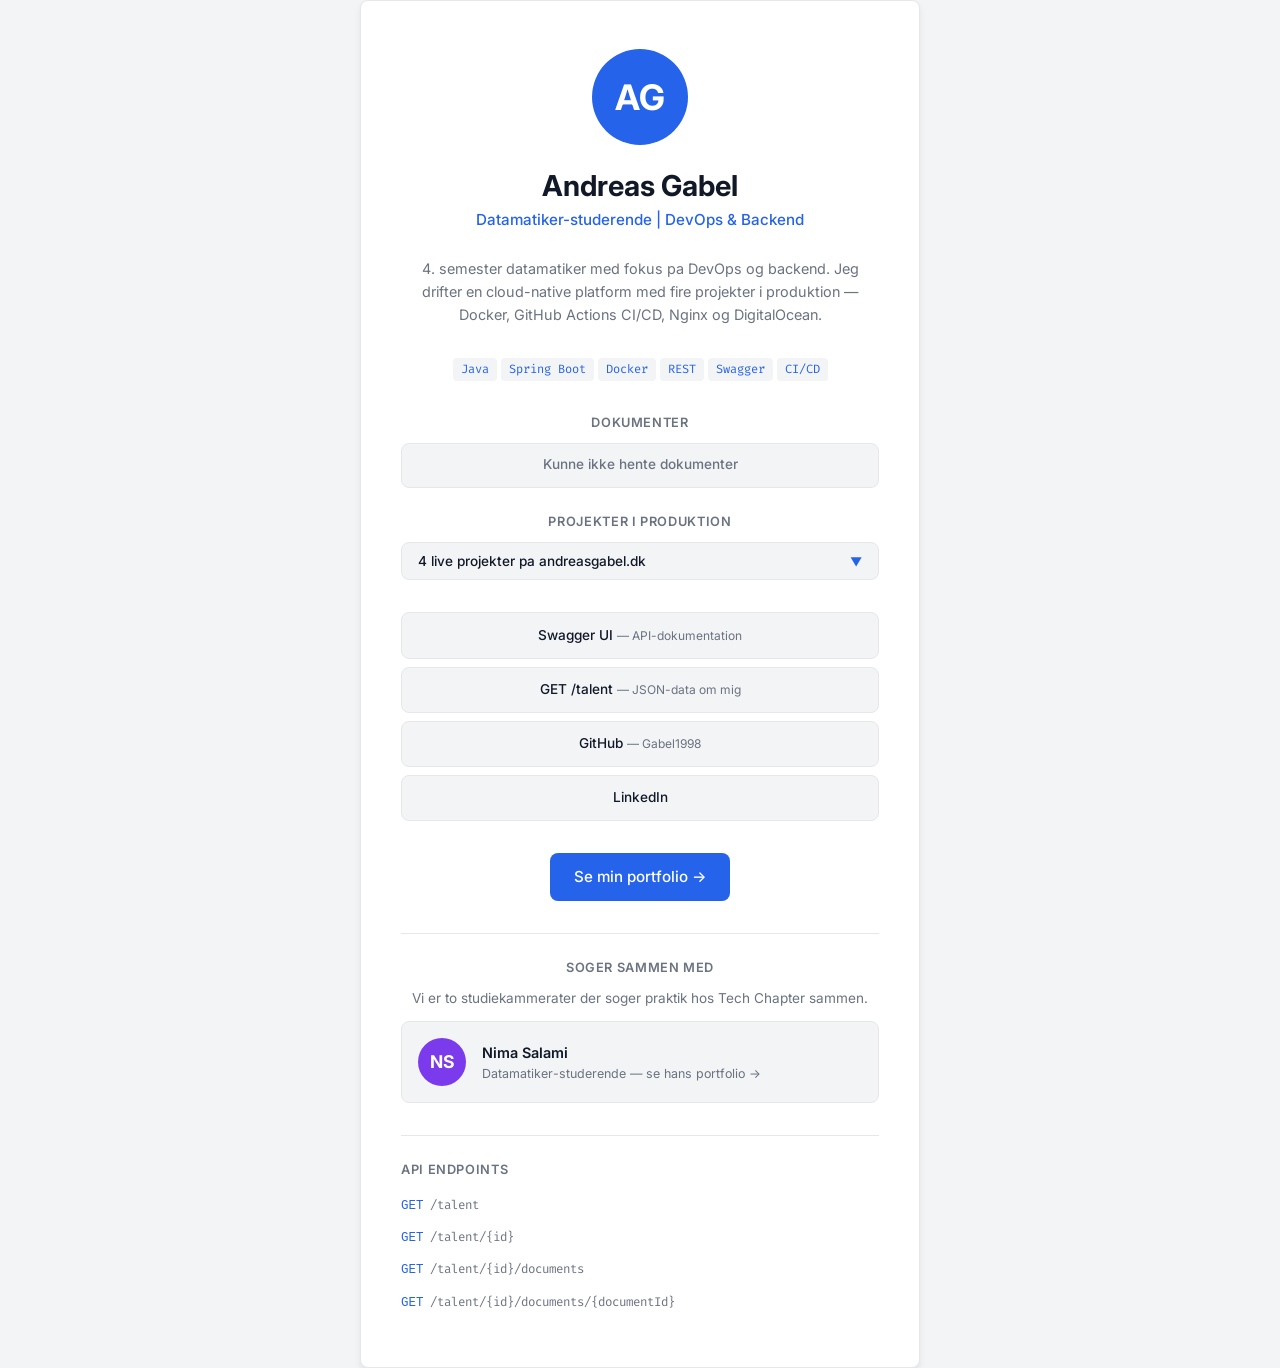
==== src/main/resources/static/index.html @ 36eb90be "Fix exit-intent detection using mouseout with relatedTarget check" ====
<!DOCTYPE html>
<html lang="da">
<head>
    <meta charset="UTF-8">
    <meta name="viewport" content="width=device-width, initial-scale=1.0">
    <meta name="description" content="Andreas Gabel — Talent API. REST API til praktikansogning.">
    <title>Andreas Gabel — Talent API</title>
    <link rel="preconnect" href="https://fonts.googleapis.com">
    <link rel="preconnect" href="https://fonts.gstatic.com" crossorigin>
    <link href="https://fonts.googleapis.com/css2?family=Inter:wght@400;500;600;700&family=Fira+Code:wght@400;500&display=swap" rel="stylesheet">
    <style>
        *, *::before, *::after { margin: 0; padding: 0; box-sizing: border-box; }

        body {
            font-family: 'Inter', system-ui, -apple-system, sans-serif;
            font-size: 1rem;
            line-height: 1.6;
            color: #111827;
            background-color: #F3F4F6;
            min-height: 100vh;
            display: flex;
            align-items: center;
            justify-content: center;
            -webkit-font-smoothing: antialiased;
            -moz-osx-font-smoothing: grayscale;
        }

        .card {
            max-width: 560px;
            width: 90%;
            background: #FFFFFF;
            border: 1px solid #E5E7EB;
            border-radius: 0.5rem;
            padding: 3rem 2.5rem;
            text-align: center;
            box-shadow: 0 4px 6px rgba(0, 0, 0, 0.07);
        }

        .avatar {
            width: 96px;
            height: 96px;
            border-radius: 50%;
            background: #2563EB;
            display: flex;
            align-items: center;
            justify-content: center;
            font-size: 2.2rem;
            font-weight: 700;
            color: #fff;
            margin: 0 auto 1.5rem;
        }

        h1 {
            font-size: 1.8rem;
            font-weight: 700;
            color: #111827;
            margin-bottom: 0.3rem;
            line-height: 1.2;
        }

        .title {
            color: #2563EB;
            font-size: 0.95rem;
            font-weight: 500;
            margin-bottom: 1.5rem;
        }

        .bio {
            color: #6B7280;
            font-size: 0.9rem;
            line-height: 1.6;
            margin-bottom: 2rem;
        }

        .tech-tags {
            display: flex;
            flex-wrap: wrap;
            justify-content: center;
            gap: 0.25rem;
            margin-bottom: 2rem;
        }

        .tech-tag {
            font-family: 'Fira Code', ui-monospace, monospace;
            font-size: 0.75rem;
            padding: 2px 0.5rem;
            background: #F3F4F6;
            border-radius: 0.25rem;
            color: #2563EB;
        }

        /* Section headers */
        .section-label {
            font-size: 0.8rem;
            text-transform: uppercase;
            letter-spacing: 0.05em;
            color: #6B7280;
            font-weight: 600;
            margin-bottom: 0.6rem;
        }

        /* Documents — Motivationsbrev + CV */
        .documents {
            margin-bottom: 1.5rem;
        }

        .doc-list {
            display: flex;
            flex-direction: column;
            gap: 0.4rem;
        }

        .doc-btn {
            display: flex;
            align-items: center;
            justify-content: space-between;
            width: 100%;
            padding: 0.65rem 1rem;
            background: #F3F4F6;
            border: 1px solid #E5E7EB;
            border-radius: 0.5rem;
            color: #111827;
            font-family: inherit;
            font-size: 0.85rem;
            font-weight: 500;
            cursor: pointer;
            transition: border-color 0.2s, box-shadow 0.2s, transform 0.2s;
        }

        .doc-btn:hover {
            border-color: #2563EB;
            box-shadow: 0 4px 6px rgba(0, 0, 0, 0.07);
            transform: translateY(-2px);
        }

        .doc-btn-arrow {
            color: #2563EB;
            font-size: 0.9rem;
        }

        /* Projects accordion */
        .projects {
            margin-bottom: 2rem;
        }

        .projects-toggle {
            display: flex;
            align-items: center;
            justify-content: space-between;
            width: 100%;
            padding: 0.65rem 1rem;
            background: #F3F4F6;
            border: 1px solid #E5E7EB;
            border-radius: 0.5rem;
            color: #111827;
            font-family: inherit;
            font-size: 0.85rem;
            font-weight: 500;
            cursor: pointer;
            transition: border-color 0.2s, box-shadow 0.2s;
        }

        .projects-toggle:hover {
            border-color: #2563EB;
            box-shadow: 0 4px 6px rgba(0, 0, 0, 0.07);
        }

        .projects-toggle.open {
            border-radius: 0.5rem 0.5rem 0 0;
            border-bottom-color: transparent;
        }

        .chevron {
            color: #2563EB;
            font-size: 0.75rem;
            transition: transform 0.2s;
        }

        .projects-toggle.open .chevron {
            transform: rotate(180deg);
        }

        .projects-panel {
            display: none;
            border: 1px solid #E5E7EB;
            border-top: none;
            border-radius: 0 0 0.5rem 0.5rem;
            overflow: hidden;
        }

        .projects-panel.open {
            display: block;
        }

        .project-item {
            display: flex;
            align-items: flex-start;
            gap: 0.75rem;
            padding: 0.75rem 1rem;
            border-bottom: 1px solid #E5E7EB;
            text-align: left;
            text-decoration: none;
            color: inherit;
            transition: background 0.15s;
        }

        .project-item:last-child {
            border-bottom: none;
        }

        .project-item:hover {
            background: #F9FAFB;
        }

        .project-icon {
            width: 32px;
            height: 32px;
            border-radius: 0.25rem;
            display: flex;
            align-items: center;
            justify-content: center;
            font-size: 0.85rem;
            font-weight: 700;
            color: #fff;
            flex-shrink: 0;
            margin-top: 2px;
        }

        .project-details {
            flex: 1;
            min-width: 0;
        }

        .project-name {
            font-weight: 600;
            font-size: 0.85rem;
            color: #111827;
        }

        .project-desc {
            font-size: 0.78rem;
            color: #6B7280;
            line-height: 1.4;
            margin-top: 1px;
        }

        .project-stack {
            display: flex;
            flex-wrap: wrap;
            gap: 0.2rem;
            margin-top: 0.3rem;
        }

        .project-stack-tag {
            font-family: 'Fira Code', ui-monospace, monospace;
            font-size: 0.65rem;
            padding: 1px 0.35rem;
            background: #EEF2FF;
            border-radius: 0.2rem;
            color: #4338CA;
        }

        /* Links */
        .links {
            display: flex;
            flex-direction: column;
            gap: 0.5rem;
            margin-bottom: 2rem;
        }

        .links a {
            display: block;
            padding: 0.7rem 1rem;
            background: #F3F4F6;
            border: 1px solid #E5E7EB;
            border-radius: 0.5rem;
            color: #111827;
            text-decoration: none;
            font-size: 0.85rem;
            font-weight: 500;
            transition: border-color 0.2s, box-shadow 0.2s, transform 0.2s;
        }

        .links a:hover {
            border-color: #2563EB;
            box-shadow: 0 4px 6px rgba(0, 0, 0, 0.07);
            transform: translateY(-2px);
        }

        .links a span {
            color: #6B7280;
            font-size: 0.75rem;
            font-weight: 400;
        }

        .cta {
            display: inline-flex;
            align-items: center;
            gap: 0.5rem;
            padding: 0.75rem 1.5rem;
            background: #2563EB;
            color: #fff;
            text-decoration: none;
            border-radius: 0.5rem;
            font-weight: 500;
            font-size: 0.95rem;
            transition: background-color 0.2s, box-shadow 0.2s;
        }

        .cta:hover {
            background: #1d4ed8;
            box-shadow: 0 4px 6px rgba(0, 0, 0, 0.07);
        }

        /* Partner section */
        .partner {
            margin-top: 2rem;
            padding-top: 1.5rem;
            border-top: 1px solid #E5E7EB;
            text-align: center;
        }

        .partner p {
            color: #6B7280;
            font-size: 0.85rem;
            margin-bottom: 0.8rem;
            line-height: 1.5;
        }

        .partner-card {
            display: flex;
            align-items: center;
            gap: 1rem;
            padding: 1rem;
            background: #F3F4F6;
            border: 1px solid #E5E7EB;
            border-radius: 0.5rem;
            text-decoration: none;
            color: #111827;
            transition: border-color 0.2s, box-shadow 0.2s, transform 0.2s;
        }

        .partner-card:hover {
            border-color: #2563EB;
            box-shadow: 0 4px 6px rgba(0, 0, 0, 0.07);
            transform: translateY(-2px);
        }

        .partner-avatar {
            width: 48px;
            height: 48px;
            border-radius: 50%;
            background: #7C3AED;
            display: flex;
            align-items: center;
            justify-content: center;
            font-size: 1.1rem;
            font-weight: 700;
            color: #fff;
            flex-shrink: 0;
        }

        .partner-info {
            text-align: left;
        }

        .partner-name {
            font-weight: 600;
            font-size: 0.9rem;
        }

        .partner-desc {
            color: #6B7280;
            font-size: 0.78rem;
        }

        /* Endpoints */
        .endpoints {
            margin-top: 2rem;
            padding-top: 1.5rem;
            border-top: 1px solid #E5E7EB;
            text-align: left;
        }

        .endpoint {
            font-family: 'Fira Code', ui-monospace, monospace;
            font-size: 0.78rem;
            color: #6B7280;
            padding: 0.35rem 0;
        }

        .endpoint code {
            color: #2563EB;
            font-weight: 500;
        }

        /* Modal */
        .modal-overlay {
            display: none;
            position: fixed;
            inset: 0;
            background: rgba(0, 0, 0, 0.5);
            z-index: 1000;
            align-items: center;
            justify-content: center;
            padding: 1rem;
        }

        .modal-overlay.open {
            display: flex;
        }

        .modal {
            background: #FFFFFF;
            border-radius: 0.5rem;
            max-width: 640px;
            width: 100%;
            max-height: 80vh;
            display: flex;
            flex-direction: column;
            box-shadow: 0 10px 15px rgba(0, 0, 0, 0.1);
            animation: modalIn 0.2s ease-out;
        }

        @keyframes modalIn {
            from { opacity: 0; transform: translateY(16px) scale(0.97); }
            to { opacity: 1; transform: translateY(0) scale(1); }
        }

        .modal-header {
            display: flex;
            align-items: center;
            justify-content: space-between;
            padding: 1.25rem 1.5rem;
            border-bottom: 1px solid #E5E7EB;
        }

        .modal-header h3 {
            font-size: 1.1rem;
            font-weight: 600;
            color: #111827;
        }

        .modal-close {
            background: none;
            border: none;
            font-size: 1.5rem;
            color: #6B7280;
            cursor: pointer;
            padding: 0.25rem;
            line-height: 1;
            transition: color 0.15s;
        }

        .modal-close:hover {
            color: #111827;
        }

        .modal-body {
            padding: 1.5rem;
            overflow-y: auto;
            color: #374151;
            font-size: 0.9rem;
            line-height: 1.7;
        }

        .modal-body .loading {
            text-align: center;
            color: #6B7280;
            padding: 2rem 0;
        }

        /* Exit intent banner */
        .exit-banner {
            display: none;
            position: fixed;
            top: 0;
            left: 0;
            right: 0;
            background: #2563EB;
            color: #fff;
            padding: 1rem 1.5rem;
            z-index: 2000;
            text-align: center;
            animation: slideDown 0.3s ease-out;
            box-shadow: 0 4px 12px rgba(37, 99, 235, 0.3);
        }

        .exit-banner.show {
            display: block;
        }

        @keyframes slideDown {
            from { transform: translateY(-100%); }
            to { transform: translateY(0); }
        }

        .exit-banner p {
            font-size: 0.95rem;
            font-weight: 500;
            margin-bottom: 0.6rem;
        }

        .exit-banner a {
            display: inline-block;
            padding: 0.5rem 1.25rem;
            background: #fff;
            color: #2563EB;
            border-radius: 0.5rem;
            text-decoration: none;
            font-weight: 600;
            font-size: 0.85rem;
            transition: background 0.15s;
        }

        .exit-banner a:hover {
            background: #EEF2FF;
        }

        .exit-banner-close {
            position: absolute;
            top: 0.5rem;
            right: 0.75rem;
            background: none;
            border: none;
            color: rgba(255, 255, 255, 0.7);
            font-size: 1.3rem;
            cursor: pointer;
            line-height: 1;
        }

        .exit-banner-close:hover {
            color: #fff;
        }

        @media (max-width: 480px) {
            .card { padding: 2rem 1.5rem; }
            h1 { font-size: 1.5rem; }
            .modal { max-height: 90vh; }
        }
    </style>
</head>
<body>
    <div class="card">
        <div class="avatar">AG</div>
        <h1>Andreas Gabel</h1>
        <p class="title">Datamatiker-studerende | DevOps & Backend</p>
        <p class="bio">
            4. semester datamatiker med fokus pa DevOps og backend.
            Jeg drifter en cloud-native platform med fire projekter i produktion
            — Docker, GitHub Actions CI/CD, Nginx og DigitalOcean.
        </p>

        <div class="tech-tags">
            <span class="tech-tag">Java</span>
            <span class="tech-tag">Spring Boot</span>
            <span class="tech-tag">Docker</span>
            <span class="tech-tag">REST</span>
            <span class="tech-tag">Swagger</span>
            <span class="tech-tag">CI/CD</span>
        </div>

        <!-- Motivationsbrev + CV -->
        <div class="documents">
            <h2 class="section-label">Dokumenter</h2>
            <div class="doc-list" id="doc-list">
                <div class="doc-btn" style="justify-content:center;color:#6B7280;cursor:default;">Henter...</div>
            </div>
        </div>

        <!-- Projekter — kompakt accordion -->
        <div class="projects">
            <h2 class="section-label">Projekter i produktion</h2>
            <button class="projects-toggle" id="projects-toggle">
                4 live projekter pa andreasgabel.dk
                <span class="chevron">&#9660;</span>
            </button>
            <div class="projects-panel" id="projects-panel">
                <a href="https://andreasgabel.dk" class="project-item" target="_blank" rel="noopener">
                    <div class="project-icon" style="background:#2563EB;">P</div>
                    <div class="project-details">
                        <div class="project-name">Portfolio-platform</div>
                        <div class="project-desc">Multi-projekt platform med Nginx reverse proxy, CI/CD pipeline-visualisering og infrastruktur-dashboard.</div>
                        <div class="project-stack">
                            <span class="project-stack-tag">Spring Boot</span>
                            <span class="project-stack-tag">Docker</span>
                            <span class="project-stack-tag">Nginx</span>
                            <span class="project-stack-tag">Three.js</span>
                        </div>
                    </div>
                </a>
                <a href="https://andreasgabel.dk/raidfines" class="project-item" target="_blank" rel="noopener">
                    <div class="project-icon" style="background:#DC2626;">R</div>
                    <div class="project-details">
                        <div class="project-name">Raid Fines</div>
                        <div class="project-desc">WoW raid-bodesystem med OAuth2 login via Discord og GitHub.</div>
                        <div class="project-stack">
                            <span class="project-stack-tag">OAuth2</span>
                            <span class="project-stack-tag">JWT</span>
                            <span class="project-stack-tag">MySQL</span>
                        </div>
                    </div>
                </a>
                <a href="https://andreasgabel.dk/webcrawler" class="project-item" target="_blank" rel="noopener">
                    <div class="project-icon" style="background:#059669;">W</div>
                    <div class="project-details">
                        <div class="project-name">Web Crawler</div>
                        <div class="project-desc">Konfigurerbar crawler med D3.js netvaerksvisualisering og AI-indholdsanalyse.</div>
                        <div class="project-stack">
                            <span class="project-stack-tag">Selenium</span>
                            <span class="project-stack-tag">D3.js</span>
                            <span class="project-stack-tag">Groq API</span>
                        </div>
                    </div>
                </a>
                <a href="https://andreasgabel.dk/beskyttelsesrum" class="project-item" target="_blank" rel="noopener">
                    <div class="project-icon" style="background:#D97706;">B</div>
                    <div class="project-details">
                        <div class="project-name">Beskyttelsesrum Danmark</div>
                        <div class="project-desc">Interaktivt kort over danske beskyttelsesrum med kapacitetsrapporter.</div>
                        <div class="project-stack">
                            <span class="project-stack-tag">Leaflet.js</span>
                            <span class="project-stack-tag">JPA</span>
                            <span class="project-stack-tag">H2</span>
                        </div>
                    </div>
                </a>
            </div>
        </div>

        <div class="links">
            <a href="/swagger-ui.html">Swagger UI <span>— API-dokumentation</span></a>
            <a href="/talent">GET /talent <span>— JSON-data om mig</span></a>
            <a href="https://github.com/Gabel1998" target="_blank" rel="noopener">GitHub <span>— Gabel1998</span></a>
            <a href="https://www.linkedin.com/in/andreas-s%C3%B8gaard-gabel-758991133" target="_blank" rel="noopener">LinkedIn</a>
        </div>

        <a href="https://andreasgabel.dk" target="_blank" rel="noopener" class="cta">
            Se min portfolio &rarr;
        </a>

        <div class="partner">
            <h2 class="section-label">Soger sammen med</h2>
            <p>Vi er to studiekammerater der soger praktik hos Tech Chapter sammen.</p>
            <a href="https://nimasalami.dk" class="partner-card" target="_blank" rel="noopener">
                <div class="partner-avatar">NS</div>
                <div class="partner-info">
                    <div class="partner-name">Nima Salami</div>
                    <div class="partner-desc">Datamatiker-studerende — se hans portfolio &rarr;</div>
                </div>
            </a>
        </div>

        <div class="endpoints">
            <h2 class="section-label">API Endpoints</h2>
            <div class="endpoint"><code>GET</code> /talent</div>
            <div class="endpoint"><code>GET</code> /talent/{id}</div>
            <div class="endpoint"><code>GET</code> /talent/{id}/documents</div>
            <div class="endpoint"><code>GET</code> /talent/{id}/documents/{documentId}</div>
        </div>
    </div>

    <!-- Exit intent banner -->
    <div class="exit-banner" id="exit-banner">
        <button class="exit-banner-close" id="exit-banner-close">&times;</button>
        <p>Gar du allerede? Se hvad jeg har bygget!</p>
        <a href="https://andreasgabel.dk" target="_blank" rel="noopener">Besog andreasgabel.dk &rarr;</a>
    </div>

    <!-- Modal -->
    <div class="modal-overlay" id="modal-overlay">
        <div class="modal">
            <div class="modal-header">
                <h3 id="modal-title"></h3>
                <button class="modal-close" id="modal-close">&times;</button>
            </div>
            <div class="modal-body" id="modal-body"></div>
        </div>
    </div>

    <script>
        const overlay = document.getElementById('modal-overlay');
        const modalTitle = document.getElementById('modal-title');
        const modalBody = document.getElementById('modal-body');
        const modalClose = document.getElementById('modal-close');

        let talentId = null;

        // Document IDs that should show in the "Dokumenter" section (not projects)
        const DOC_IDS = ['doc-0001-0000-0000-000000000001', 'doc-0002-0000-0000-000000000002'];

        // Close modal
        modalClose.addEventListener('click', () => overlay.classList.remove('open'));
        overlay.addEventListener('click', (e) => {
            if (e.target === overlay) overlay.classList.remove('open');
        });
        document.addEventListener('keydown', (e) => {
            if (e.key === 'Escape') overlay.classList.remove('open');
        });

        // Projects accordion toggle
        const toggle = document.getElementById('projects-toggle');
        const panel = document.getElementById('projects-panel');
        toggle.addEventListener('click', () => {
            toggle.classList.toggle('open');
            panel.classList.toggle('open');
        });

        // Load only Motivationsbrev + CV as clickable docs
        async function init() {
            try {
                const talents = await fetch('/talent').then(r => r.json());
                if (!talents.length) return;

                talentId = talents[0].id;
                const docs = await fetch(`/talent/${talentId}/documents`).then(r => r.json());

                const list = document.getElementById('doc-list');
                list.innerHTML = '';

                docs.filter(d => DOC_IDS.includes(d.id)).forEach(doc => {
                    const btn = document.createElement('button');
                    btn.className = 'doc-btn';
                    btn.innerHTML = `${doc.name} <span class="doc-btn-arrow">&rarr;</span>`;
                    btn.addEventListener('click', () => openDocument(doc.id, doc.name));
                    list.appendChild(btn);
                });
            } catch {
                document.getElementById('doc-list').innerHTML =
                    '<div class="doc-btn" style="justify-content:center;color:#6B7280;cursor:default;">Kunne ikke hente dokumenter</div>';
            }
        }

        async function openDocument(docId, name) {
            modalTitle.textContent = name;
            modalBody.innerHTML = '<div class="loading">Henter...</div>';
            overlay.classList.add('open');

            try {
                const doc = await fetch(`/talent/${talentId}/documents/${docId}`).then(r => r.json());
                modalBody.textContent = doc.content;
            } catch {
                modalBody.textContent = 'Kunne ikke hente dokumentet.';
            }
        }

        init();

        // Exit intent — triggers when mouse moves toward top of page (desktop)
        let exitShown = false;
        const exitBanner = document.getElementById('exit-banner');
        const exitClose = document.getElementById('exit-banner-close');

        document.addEventListener('mouseout', (e) => {
            if (exitShown) return;
            // Only trigger when mouse actually leaves the document (not moving between elements)
            if (e.relatedTarget === null && e.clientY <= 5) {
                exitShown = true;
                exitBanner.classList.add('show');
            }
        });

        exitClose.addEventListener('click', () => {
            exitBanner.classList.remove('show');
        });
    </script>
</body>
</html>
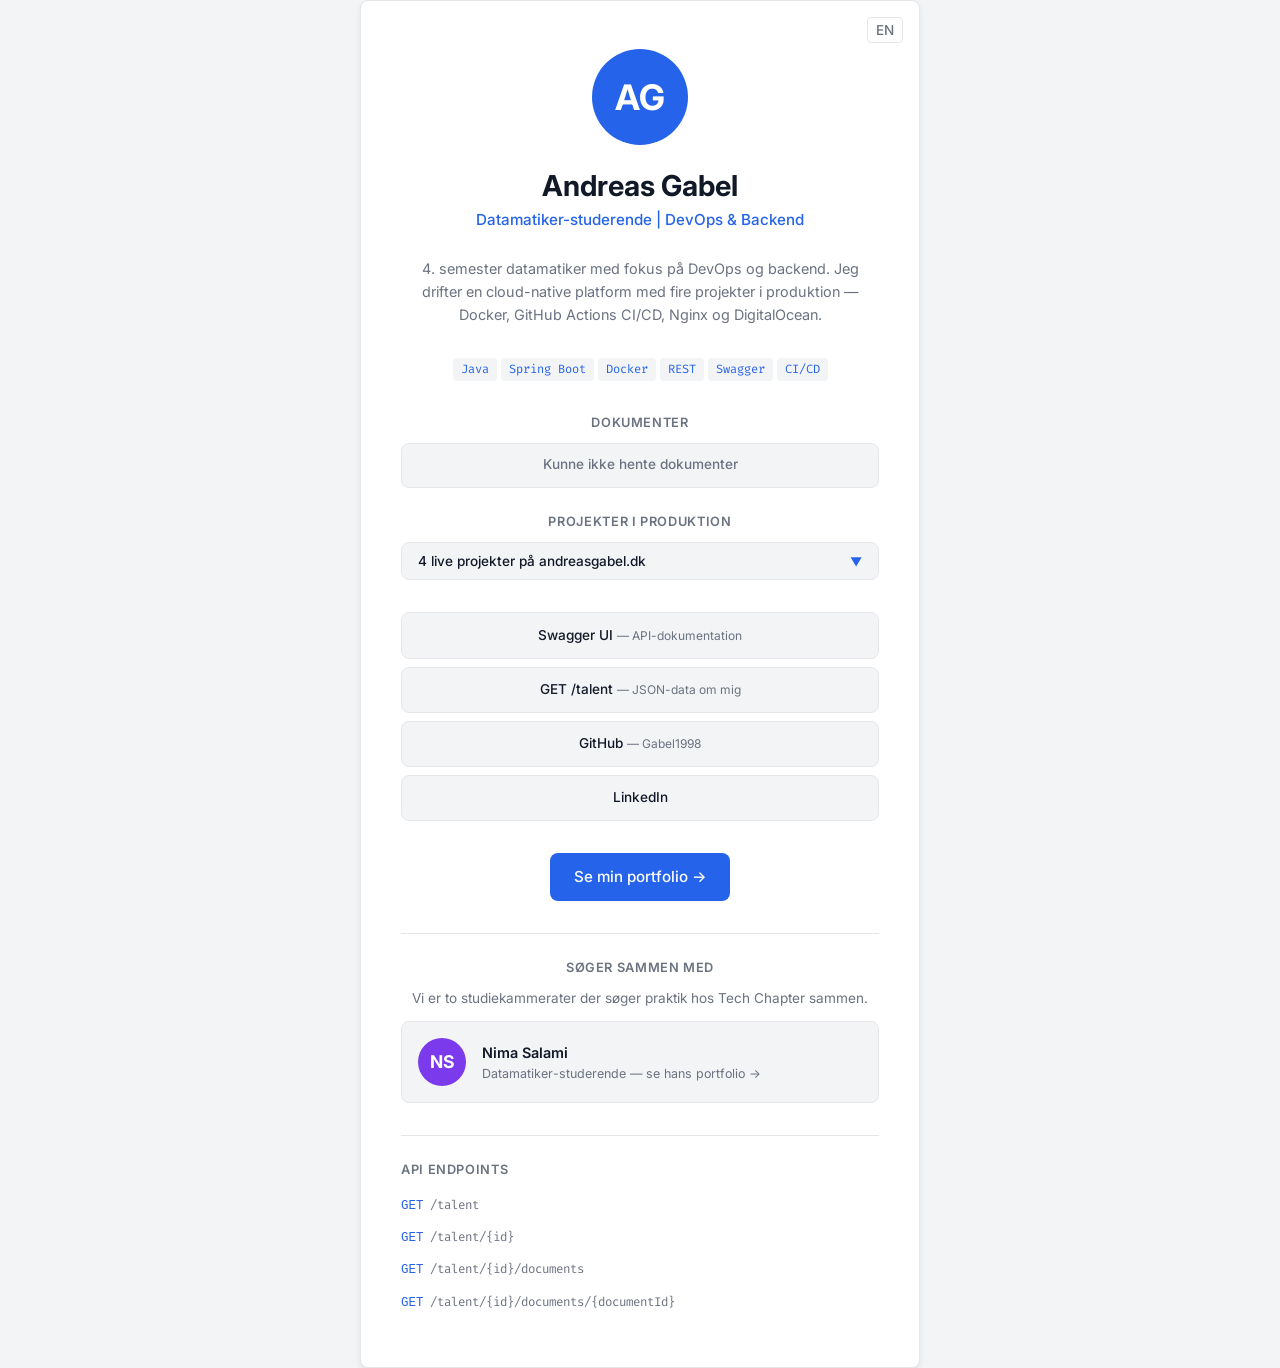
==== commit e8f2bdf3: "Fix all ÆØÅ characters and add DA/EN language toggle - Fixed 22 missing ÆØÅ across index.html, Java " ====
--- a/src/main/resources/static/index.html
+++ b/src/main/resources/static/index.html
@@ -3,7 +3,7 @@
 <head>
     <meta charset="UTF-8">
     <meta name="viewport" content="width=device-width, initial-scale=1.0">
-    <meta name="description" content="Andreas Gabel — Talent API. REST API til praktikansogning.">
+    <meta name="description" content="Andreas Gabel — Talent API. REST API til praktikansøgning.">
     <title>Andreas Gabel — Talent API</title>
     <link rel="preconnect" href="https://fonts.googleapis.com">
     <link rel="preconnect" href="https://fonts.gstatic.com" crossorigin>
@@ -34,6 +34,29 @@
             padding: 3rem 2.5rem;
             text-align: center;
             box-shadow: 0 4px 6px rgba(0, 0, 0, 0.07);
+            position: relative;
+        }
+
+        /* Language toggle */
+        .lang-toggle {
+            position: absolute;
+            top: 1rem;
+            right: 1rem;
+            font-family: inherit;
+            font-size: 0.85rem;
+            font-weight: 500;
+            background: none;
+            border: 1px solid #E5E7EB;
+            border-radius: 0.25rem;
+            padding: 0.25rem 0.5rem;
+            cursor: pointer;
+            color: #6B7280;
+            transition: color 0.2s, border-color 0.2s;
+        }
+
+        .lang-toggle:hover {
+            color: #2563EB;
+            border-color: #2563EB;
         }
 
         .avatar {
@@ -89,7 +112,6 @@
             color: #2563EB;
         }
 
-        /* Section headers */
         .section-label {
             font-size: 0.8rem;
             text-transform: uppercase;
@@ -99,10 +121,7 @@
             margin-bottom: 0.6rem;
         }
 
-        /* Documents — Motivationsbrev + CV */
-        .documents {
-            margin-bottom: 1.5rem;
-        }
+        .documents { margin-bottom: 1.5rem; }
 
         .doc-list {
             display: flex;
@@ -133,15 +152,9 @@
             transform: translateY(-2px);
         }
 
-        .doc-btn-arrow {
-            color: #2563EB;
-            font-size: 0.9rem;
-        }
-
-        /* Projects accordion */
-        .projects {
-            margin-bottom: 2rem;
-        }
+        .doc-btn-arrow { color: #2563EB; font-size: 0.9rem; }
+
+        .projects { margin-bottom: 2rem; }
 
         .projects-toggle {
             display: flex;
@@ -170,15 +183,8 @@
             border-bottom-color: transparent;
         }
 
-        .chevron {
-            color: #2563EB;
-            font-size: 0.75rem;
-            transition: transform 0.2s;
-        }
-
-        .projects-toggle.open .chevron {
-            transform: rotate(180deg);
-        }
+        .chevron { color: #2563EB; font-size: 0.75rem; transition: transform 0.2s; }
+        .projects-toggle.open .chevron { transform: rotate(180deg); }
 
         .projects-panel {
             display: none;
@@ -188,9 +194,7 @@
             overflow: hidden;
         }
 
-        .projects-panel.open {
-            display: block;
-        }
+        .projects-panel.open { display: block; }
 
         .project-item {
             display: flex;
@@ -204,80 +208,33 @@
             transition: background 0.15s;
         }
 
-        .project-item:last-child {
-            border-bottom: none;
-        }
-
-        .project-item:hover {
-            background: #F9FAFB;
-        }
+        .project-item:last-child { border-bottom: none; }
+        .project-item:hover { background: #F9FAFB; }
 
         .project-icon {
-            width: 32px;
-            height: 32px;
-            border-radius: 0.25rem;
-            display: flex;
-            align-items: center;
-            justify-content: center;
-            font-size: 0.85rem;
-            font-weight: 700;
-            color: #fff;
-            flex-shrink: 0;
-            margin-top: 2px;
-        }
-
-        .project-details {
-            flex: 1;
-            min-width: 0;
-        }
-
-        .project-name {
-            font-weight: 600;
-            font-size: 0.85rem;
-            color: #111827;
-        }
-
-        .project-desc {
-            font-size: 0.78rem;
-            color: #6B7280;
-            line-height: 1.4;
-            margin-top: 1px;
-        }
-
-        .project-stack {
-            display: flex;
-            flex-wrap: wrap;
-            gap: 0.2rem;
-            margin-top: 0.3rem;
-        }
-
+            width: 32px; height: 32px; border-radius: 0.25rem;
+            display: flex; align-items: center; justify-content: center;
+            font-size: 0.85rem; font-weight: 700; color: #fff;
+            flex-shrink: 0; margin-top: 2px;
+        }
+
+        .project-details { flex: 1; min-width: 0; }
+        .project-name { font-weight: 600; font-size: 0.85rem; color: #111827; }
+        .project-desc { font-size: 0.78rem; color: #6B7280; line-height: 1.4; margin-top: 1px; }
+
+        .project-stack { display: flex; flex-wrap: wrap; gap: 0.2rem; margin-top: 0.3rem; }
         .project-stack-tag {
             font-family: 'Fira Code', ui-monospace, monospace;
-            font-size: 0.65rem;
-            padding: 1px 0.35rem;
-            background: #EEF2FF;
-            border-radius: 0.2rem;
-            color: #4338CA;
-        }
-
-        /* Links */
-        .links {
-            display: flex;
-            flex-direction: column;
-            gap: 0.5rem;
-            margin-bottom: 2rem;
-        }
+            font-size: 0.65rem; padding: 1px 0.35rem;
+            background: #EEF2FF; border-radius: 0.2rem; color: #4338CA;
+        }
+
+        .links { display: flex; flex-direction: column; gap: 0.5rem; margin-bottom: 2rem; }
 
         .links a {
-            display: block;
-            padding: 0.7rem 1rem;
-            background: #F3F4F6;
-            border: 1px solid #E5E7EB;
-            border-radius: 0.5rem;
-            color: #111827;
-            text-decoration: none;
-            font-size: 0.85rem;
-            font-weight: 500;
+            display: block; padding: 0.7rem 1rem;
+            background: #F3F4F6; border: 1px solid #E5E7EB; border-radius: 0.5rem;
+            color: #111827; text-decoration: none; font-size: 0.85rem; font-weight: 500;
             transition: border-color 0.2s, box-shadow 0.2s, transform 0.2s;
         }
 
@@ -287,56 +244,28 @@
             transform: translateY(-2px);
         }
 
-        .links a span {
-            color: #6B7280;
-            font-size: 0.75rem;
-            font-weight: 400;
-        }
+        .links a span { color: #6B7280; font-size: 0.75rem; font-weight: 400; }
 
         .cta {
-            display: inline-flex;
-            align-items: center;
-            gap: 0.5rem;
-            padding: 0.75rem 1.5rem;
-            background: #2563EB;
-            color: #fff;
-            text-decoration: none;
-            border-radius: 0.5rem;
-            font-weight: 500;
-            font-size: 0.95rem;
+            display: inline-flex; align-items: center; gap: 0.5rem;
+            padding: 0.75rem 1.5rem; background: #2563EB; color: #fff;
+            text-decoration: none; border-radius: 0.5rem; font-weight: 500; font-size: 0.95rem;
             transition: background-color 0.2s, box-shadow 0.2s;
         }
 
-        .cta:hover {
-            background: #1d4ed8;
-            box-shadow: 0 4px 6px rgba(0, 0, 0, 0.07);
-        }
-
-        /* Partner section */
+        .cta:hover { background: #1d4ed8; box-shadow: 0 4px 6px rgba(0, 0, 0, 0.07); }
+
         .partner {
-            margin-top: 2rem;
-            padding-top: 1.5rem;
-            border-top: 1px solid #E5E7EB;
-            text-align: center;
-        }
-
-        .partner p {
-            color: #6B7280;
-            font-size: 0.85rem;
-            margin-bottom: 0.8rem;
-            line-height: 1.5;
-        }
+            margin-top: 2rem; padding-top: 1.5rem;
+            border-top: 1px solid #E5E7EB; text-align: center;
+        }
+
+        .partner p { color: #6B7280; font-size: 0.85rem; margin-bottom: 0.8rem; line-height: 1.5; }
 
         .partner-card {
-            display: flex;
-            align-items: center;
-            gap: 1rem;
-            padding: 1rem;
-            background: #F3F4F6;
-            border: 1px solid #E5E7EB;
-            border-radius: 0.5rem;
-            text-decoration: none;
-            color: #111827;
+            display: flex; align-items: center; gap: 1rem; padding: 1rem;
+            background: #F3F4F6; border: 1px solid #E5E7EB; border-radius: 0.5rem;
+            text-decoration: none; color: #111827;
             transition: border-color 0.2s, box-shadow 0.2s, transform 0.2s;
         }
 
@@ -347,77 +276,39 @@
         }
 
         .partner-avatar {
-            width: 48px;
-            height: 48px;
-            border-radius: 50%;
-            background: #7C3AED;
-            display: flex;
-            align-items: center;
-            justify-content: center;
-            font-size: 1.1rem;
-            font-weight: 700;
-            color: #fff;
-            flex-shrink: 0;
-        }
-
-        .partner-info {
-            text-align: left;
-        }
-
-        .partner-name {
-            font-weight: 600;
-            font-size: 0.9rem;
-        }
-
-        .partner-desc {
-            color: #6B7280;
-            font-size: 0.78rem;
-        }
-
-        /* Endpoints */
+            width: 48px; height: 48px; border-radius: 50%; background: #7C3AED;
+            display: flex; align-items: center; justify-content: center;
+            font-size: 1.1rem; font-weight: 700; color: #fff; flex-shrink: 0;
+        }
+
+        .partner-info { text-align: left; }
+        .partner-name { font-weight: 600; font-size: 0.9rem; }
+        .partner-desc { color: #6B7280; font-size: 0.78rem; }
+
         .endpoints {
-            margin-top: 2rem;
-            padding-top: 1.5rem;
-            border-top: 1px solid #E5E7EB;
-            text-align: left;
+            margin-top: 2rem; padding-top: 1.5rem;
+            border-top: 1px solid #E5E7EB; text-align: left;
         }
 
         .endpoint {
             font-family: 'Fira Code', ui-monospace, monospace;
-            font-size: 0.78rem;
-            color: #6B7280;
-            padding: 0.35rem 0;
-        }
-
-        .endpoint code {
-            color: #2563EB;
-            font-weight: 500;
-        }
-
-        /* Modal */
+            font-size: 0.78rem; color: #6B7280; padding: 0.35rem 0;
+        }
+
+        .endpoint code { color: #2563EB; font-weight: 500; }
+
         .modal-overlay {
-            display: none;
-            position: fixed;
-            inset: 0;
-            background: rgba(0, 0, 0, 0.5);
-            z-index: 1000;
-            align-items: center;
-            justify-content: center;
-            padding: 1rem;
-        }
-
-        .modal-overlay.open {
-            display: flex;
-        }
+            display: none; position: fixed; inset: 0;
+            background: rgba(0, 0, 0, 0.5); z-index: 1000;
+            align-items: center; justify-content: center; padding: 1rem;
+        }
+
+        .modal-overlay.open { display: flex; }
 
         .modal {
-            background: #FFFFFF;
-            border-radius: 0.5rem;
-            max-width: 640px;
-            width: 100%;
-            max-height: 80vh;
-            display: flex;
-            flex-direction: column;
+            background: #FFFFFF; border-radius: 0.5rem;
+            max-width: 640px; width: 100%; max-height: 80vh;
+            display: flex; flex-direction: column;
             box-shadow: 0 10px 15px rgba(0, 0, 0, 0.1);
             animation: modalIn 0.2s ease-out;
         }
@@ -428,110 +319,59 @@
         }
 
         .modal-header {
-            display: flex;
-            align-items: center;
-            justify-content: space-between;
-            padding: 1.25rem 1.5rem;
-            border-bottom: 1px solid #E5E7EB;
-        }
-
-        .modal-header h3 {
-            font-size: 1.1rem;
-            font-weight: 600;
-            color: #111827;
-        }
+            display: flex; align-items: center; justify-content: space-between;
+            padding: 1.25rem 1.5rem; border-bottom: 1px solid #E5E7EB;
+        }
+
+        .modal-header h3 { font-size: 1.1rem; font-weight: 600; color: #111827; }
 
         .modal-close {
-            background: none;
-            border: none;
-            font-size: 1.5rem;
-            color: #6B7280;
-            cursor: pointer;
-            padding: 0.25rem;
-            line-height: 1;
-            transition: color 0.15s;
-        }
-
-        .modal-close:hover {
-            color: #111827;
-        }
+            background: none; border: none; font-size: 1.5rem; color: #6B7280;
+            cursor: pointer; padding: 0.25rem; line-height: 1; transition: color 0.15s;
+        }
+
+        .modal-close:hover { color: #111827; }
 
         .modal-body {
-            padding: 1.5rem;
-            overflow-y: auto;
-            color: #374151;
-            font-size: 0.9rem;
-            line-height: 1.7;
-        }
-
-        .modal-body .loading {
-            text-align: center;
-            color: #6B7280;
-            padding: 2rem 0;
-        }
-
-        /* Exit intent banner */
+            padding: 1.5rem; overflow-y: auto; color: #374151;
+            font-size: 0.9rem; line-height: 1.7;
+        }
+
+        .modal-body .loading { text-align: center; color: #6B7280; padding: 2rem 0; }
+
         .exit-banner {
-            display: none;
-            position: fixed;
-            top: 0;
-            left: 0;
-            right: 0;
-            background: #2563EB;
-            color: #fff;
-            padding: 1rem 1.5rem;
-            z-index: 2000;
-            text-align: center;
+            display: none; position: fixed; top: 0; left: 0; right: 0;
+            background: #2563EB; color: #fff; padding: 1rem 1.5rem;
+            z-index: 2000; text-align: center;
             animation: slideDown 0.3s ease-out;
             box-shadow: 0 4px 12px rgba(37, 99, 235, 0.3);
         }
 
-        .exit-banner.show {
-            display: block;
-        }
+        .exit-banner.show { display: block; }
 
         @keyframes slideDown {
             from { transform: translateY(-100%); }
             to { transform: translateY(0); }
         }
 
-        .exit-banner p {
-            font-size: 0.95rem;
-            font-weight: 500;
-            margin-bottom: 0.6rem;
-        }
+        .exit-banner p { font-size: 0.95rem; font-weight: 500; margin-bottom: 0.6rem; }
 
         .exit-banner a {
-            display: inline-block;
-            padding: 0.5rem 1.25rem;
-            background: #fff;
-            color: #2563EB;
-            border-radius: 0.5rem;
-            text-decoration: none;
-            font-weight: 600;
-            font-size: 0.85rem;
+            display: inline-block; padding: 0.5rem 1.25rem;
+            background: #fff; color: #2563EB; border-radius: 0.5rem;
+            text-decoration: none; font-weight: 600; font-size: 0.85rem;
             transition: background 0.15s;
         }
 
-        .exit-banner a:hover {
-            background: #EEF2FF;
-        }
+        .exit-banner a:hover { background: #EEF2FF; }
 
         .exit-banner-close {
-            position: absolute;
-            top: 0.5rem;
-            right: 0.75rem;
-            background: none;
-            border: none;
-            color: rgba(255, 255, 255, 0.7);
-            font-size: 1.3rem;
-            cursor: pointer;
-            line-height: 1;
-        }
-
-        .exit-banner-close:hover {
-            color: #fff;
-        }
+            position: absolute; top: 0.5rem; right: 0.75rem;
+            background: none; border: none; color: rgba(255, 255, 255, 0.7);
+            font-size: 1.3rem; cursor: pointer; line-height: 1;
+        }
+
+        .exit-banner-close:hover { color: #fff; }
 
         @media (max-width: 480px) {
             .card { padding: 2rem 1.5rem; }
@@ -542,11 +382,13 @@
 </head>
 <body>
     <div class="card">
+        <button class="lang-toggle" id="lang-toggle">EN</button>
+
         <div class="avatar">AG</div>
         <h1>Andreas Gabel</h1>
-        <p class="title">Datamatiker-studerende | DevOps & Backend</p>
-        <p class="bio">
-            4. semester datamatiker med fokus pa DevOps og backend.
+        <p class="title" data-i18n="title">Datamatiker-studerende | DevOps & Backend</p>
+        <p class="bio" data-i18n="bio">
+            4. semester datamatiker med fokus på DevOps og backend.
             Jeg drifter en cloud-native platform med fire projekter i produktion
             — Docker, GitHub Actions CI/CD, Nginx og DigitalOcean.
         </p>
@@ -560,19 +402,17 @@
             <span class="tech-tag">CI/CD</span>
         </div>
 
-        <!-- Motivationsbrev + CV -->
         <div class="documents">
-            <h2 class="section-label">Dokumenter</h2>
+            <h2 class="section-label" data-i18n="docs_label">Dokumenter</h2>
             <div class="doc-list" id="doc-list">
-                <div class="doc-btn" style="justify-content:center;color:#6B7280;cursor:default;">Henter...</div>
+                <div class="doc-btn" style="justify-content:center;color:#6B7280;cursor:default;" data-i18n="loading">Henter...</div>
             </div>
         </div>
 
-        <!-- Projekter — kompakt accordion -->
         <div class="projects">
-            <h2 class="section-label">Projekter i produktion</h2>
+            <h2 class="section-label" data-i18n="projects_label">Projekter i produktion</h2>
             <button class="projects-toggle" id="projects-toggle">
-                4 live projekter pa andreasgabel.dk
+                <span data-i18n="projects_toggle">4 live projekter på andreasgabel.dk</span>
                 <span class="chevron">&#9660;</span>
             </button>
             <div class="projects-panel" id="projects-panel">
@@ -580,7 +420,7 @@
                     <div class="project-icon" style="background:#2563EB;">P</div>
                     <div class="project-details">
                         <div class="project-name">Portfolio-platform</div>
-                        <div class="project-desc">Multi-projekt platform med Nginx reverse proxy, CI/CD pipeline-visualisering og infrastruktur-dashboard.</div>
+                        <div class="project-desc" data-i18n="project_portfolio">Multi-projekt platform med Nginx reverse proxy, CI/CD pipeline-visualisering og infrastruktur-dashboard.</div>
                         <div class="project-stack">
                             <span class="project-stack-tag">Spring Boot</span>
                             <span class="project-stack-tag">Docker</span>
@@ -593,7 +433,7 @@
                     <div class="project-icon" style="background:#DC2626;">R</div>
                     <div class="project-details">
                         <div class="project-name">Raid Fines</div>
-                        <div class="project-desc">WoW raid-bodesystem med OAuth2 login via Discord og GitHub.</div>
+                        <div class="project-desc" data-i18n="project_raidfines">WoW raid-bødesystem med OAuth2 login via Discord og GitHub.</div>
                         <div class="project-stack">
                             <span class="project-stack-tag">OAuth2</span>
                             <span class="project-stack-tag">JWT</span>
@@ -605,7 +445,7 @@
                     <div class="project-icon" style="background:#059669;">W</div>
                     <div class="project-details">
                         <div class="project-name">Web Crawler</div>
-                        <div class="project-desc">Konfigurerbar crawler med D3.js netvaerksvisualisering og AI-indholdsanalyse.</div>
+                        <div class="project-desc" data-i18n="project_webcrawler">Konfigurerbar crawler med D3.js netværksvisualisering og AI-indholdsanalyse.</div>
                         <div class="project-stack">
                             <span class="project-stack-tag">Selenium</span>
                             <span class="project-stack-tag">D3.js</span>
@@ -617,7 +457,7 @@
                     <div class="project-icon" style="background:#D97706;">B</div>
                     <div class="project-details">
                         <div class="project-name">Beskyttelsesrum Danmark</div>
-                        <div class="project-desc">Interaktivt kort over danske beskyttelsesrum med kapacitetsrapporter.</div>
+                        <div class="project-desc" data-i18n="project_beskyttelsesrum">Interaktivt kort over danske beskyttelsesrum med kapacitetsrapporter.</div>
                         <div class="project-stack">
                             <span class="project-stack-tag">Leaflet.js</span>
                             <span class="project-stack-tag">JPA</span>
@@ -629,24 +469,24 @@
         </div>
 
         <div class="links">
-            <a href="/swagger-ui.html">Swagger UI <span>— API-dokumentation</span></a>
-            <a href="/talent">GET /talent <span>— JSON-data om mig</span></a>
+            <a href="/swagger-ui.html">Swagger UI <span data-i18n="link_swagger">— API-dokumentation</span></a>
+            <a href="/talent">GET /talent <span data-i18n="link_talent">— JSON-data om mig</span></a>
             <a href="https://github.com/Gabel1998" target="_blank" rel="noopener">GitHub <span>— Gabel1998</span></a>
             <a href="https://www.linkedin.com/in/andreas-s%C3%B8gaard-gabel-758991133" target="_blank" rel="noopener">LinkedIn</a>
         </div>
 
-        <a href="https://andreasgabel.dk" target="_blank" rel="noopener" class="cta">
+        <a href="https://andreasgabel.dk" target="_blank" rel="noopener" class="cta" data-i18n="cta">
             Se min portfolio &rarr;
         </a>
 
         <div class="partner">
-            <h2 class="section-label">Soger sammen med</h2>
-            <p>Vi er to studiekammerater der soger praktik hos Tech Chapter sammen.</p>
+            <h2 class="section-label" data-i18n="partner_label">Søger sammen med</h2>
+            <p data-i18n="partner_desc">Vi er to studiekammerater der søger praktik hos Tech Chapter sammen.</p>
             <a href="https://nimasalami.dk" class="partner-card" target="_blank" rel="noopener">
                 <div class="partner-avatar">NS</div>
                 <div class="partner-info">
                     <div class="partner-name">Nima Salami</div>
-                    <div class="partner-desc">Datamatiker-studerende — se hans portfolio &rarr;</div>
+                    <div class="partner-desc" data-i18n="partner_nima">Datamatiker-studerende — se hans portfolio &rarr;</div>
                 </div>
             </a>
         </div>
@@ -663,8 +503,8 @@
     <!-- Exit intent banner -->
     <div class="exit-banner" id="exit-banner">
         <button class="exit-banner-close" id="exit-banner-close">&times;</button>
-        <p>Gar du allerede? Se hvad jeg har bygget!</p>
-        <a href="https://andreasgabel.dk" target="_blank" rel="noopener">Besog andreasgabel.dk &rarr;</a>
+        <p data-i18n="exit_text">Går du allerede? Se hvad jeg har bygget!</p>
+        <a href="https://andreasgabel.dk" target="_blank" rel="noopener" data-i18n="exit_cta">Besøg andreasgabel.dk &rarr;</a>
     </div>
 
     <!-- Modal -->
@@ -679,6 +519,75 @@
     </div>
 
     <script>
+        // ── i18n ──
+        const TRANSLATIONS = {
+            da: {
+                title: 'Datamatiker-studerende | DevOps & Backend',
+                bio: '4. semester datamatiker med fokus på DevOps og backend. Jeg drifter en cloud-native platform med fire projekter i produktion — Docker, GitHub Actions CI/CD, Nginx og DigitalOcean.',
+                docs_label: 'Dokumenter',
+                projects_label: 'Projekter i produktion',
+                projects_toggle: '4 live projekter på andreasgabel.dk',
+                project_portfolio: 'Multi-projekt platform med Nginx reverse proxy, CI/CD pipeline-visualisering og infrastruktur-dashboard.',
+                project_raidfines: 'WoW raid-bødesystem med OAuth2 login via Discord og GitHub.',
+                project_webcrawler: 'Konfigurerbar crawler med D3.js netværksvisualisering og AI-indholdsanalyse.',
+                project_beskyttelsesrum: 'Interaktivt kort over danske beskyttelsesrum med kapacitetsrapporter.',
+                link_swagger: '— API-dokumentation',
+                link_talent: '— JSON-data om mig',
+                cta: 'Se min portfolio \u2192',
+                partner_label: 'Søger sammen med',
+                partner_desc: 'Vi er to studiekammerater der søger praktik hos Tech Chapter sammen.',
+                partner_nima: 'Datamatiker-studerende — se hans portfolio \u2192',
+                exit_text: 'Går du allerede? Se hvad jeg har bygget!',
+                exit_cta: 'Besøg andreasgabel.dk \u2192',
+                loading: 'Henter...',
+                load_error: 'Kunne ikke hente dokumenter'
+            },
+            en: {
+                title: 'CS Student | DevOps & Backend',
+                bio: '4th semester Computer Science student focused on DevOps and backend development. I run a cloud-native platform with four projects in production — Docker, GitHub Actions CI/CD, Nginx and DigitalOcean.',
+                docs_label: 'Documents',
+                projects_label: 'Projects in production',
+                projects_toggle: '4 live projects on andreasgabel.dk',
+                project_portfolio: 'Multi-project platform with Nginx reverse proxy, CI/CD pipeline visualization and infrastructure dashboard.',
+                project_raidfines: 'WoW raid fine system with OAuth2 login via Discord and GitHub.',
+                project_webcrawler: 'Configurable crawler with D3.js network visualization and AI content analysis.',
+                project_beskyttelsesrum: 'Interactive map of Danish shelters with capacity reports.',
+                link_swagger: '— API documentation',
+                link_talent: '— JSON data about me',
+                cta: 'See my portfolio \u2192',
+                partner_label: 'Applying together with',
+                partner_desc: 'We are two classmates applying for an internship at Tech Chapter together.',
+                partner_nima: 'CS student — see his portfolio \u2192',
+                exit_text: 'Leaving already? Check out what I\'ve built!',
+                exit_cta: 'Visit andreasgabel.dk \u2192',
+                loading: 'Loading...',
+                load_error: 'Could not load documents'
+            }
+        };
+
+        let currentLang = localStorage.getItem('talent-api-lang') || 'da';
+
+        function setLang(lang) {
+            currentLang = lang;
+            localStorage.setItem('talent-api-lang', lang);
+            document.documentElement.lang = lang;
+            document.getElementById('lang-toggle').textContent = lang === 'da' ? 'EN' : 'DA';
+
+            const t = TRANSLATIONS[lang];
+            document.querySelectorAll('[data-i18n]').forEach(el => {
+                const key = el.dataset.i18n;
+                if (t[key]) el.textContent = t[key];
+            });
+        }
+
+        document.getElementById('lang-toggle').addEventListener('click', () => {
+            setLang(currentLang === 'da' ? 'en' : 'da');
+        });
+
+        // Apply saved language on load
+        if (currentLang !== 'da') setLang(currentLang);
+
+        // ── Modal ──
         const overlay = document.getElementById('modal-overlay');
         const modalTitle = document.getElementById('modal-title');
         const modalBody = document.getElementById('modal-body');
@@ -686,10 +595,8 @@
 
         let talentId = null;
 
-        // Document IDs that should show in the "Dokumenter" section (not projects)
         const DOC_IDS = ['doc-0001-0000-0000-000000000001', 'doc-0002-0000-0000-000000000002'];
 
-        // Close modal
         modalClose.addEventListener('click', () => overlay.classList.remove('open'));
         overlay.addEventListener('click', (e) => {
             if (e.target === overlay) overlay.classList.remove('open');
@@ -698,7 +605,7 @@
             if (e.key === 'Escape') overlay.classList.remove('open');
         });
 
-        // Projects accordion toggle
+        // ── Projects accordion ──
         const toggle = document.getElementById('projects-toggle');
         const panel = document.getElementById('projects-panel');
         toggle.addEventListener('click', () => {
@@ -706,7 +613,7 @@
             panel.classList.toggle('open');
         });
 
-        // Load only Motivationsbrev + CV as clickable docs
+        // ── Load documents ──
         async function init() {
             try {
                 const talents = await fetch('/talent').then(r => r.json());
@@ -721,46 +628,52 @@
                 docs.filter(d => DOC_IDS.includes(d.id)).forEach(doc => {
                     const btn = document.createElement('button');
                     btn.className = 'doc-btn';
-                    btn.innerHTML = `${doc.name} <span class="doc-btn-arrow">&rarr;</span>`;
+                    btn.innerHTML = `${doc.name} <span class="doc-btn-arrow">\u2192</span>`;
                     btn.addEventListener('click', () => openDocument(doc.id, doc.name));
                     list.appendChild(btn);
                 });
             } catch {
+                const t = TRANSLATIONS[currentLang];
                 document.getElementById('doc-list').innerHTML =
-                    '<div class="doc-btn" style="justify-content:center;color:#6B7280;cursor:default;">Kunne ikke hente dokumenter</div>';
+                    `<div class="doc-btn" style="justify-content:center;color:#6B7280;cursor:default;">${t.load_error}</div>`;
             }
         }
 
         async function openDocument(docId, name) {
             modalTitle.textContent = name;
-            modalBody.innerHTML = '<div class="loading">Henter...</div>';
+            modalBody.innerHTML = `<div class="loading">${TRANSLATIONS[currentLang].loading}</div>`;
             overlay.classList.add('open');
 
             try {
                 const doc = await fetch(`/talent/${talentId}/documents/${docId}`).then(r => r.json());
                 modalBody.textContent = doc.content;
             } catch {
-                modalBody.textContent = 'Kunne ikke hente dokumentet.';
+                modalBody.textContent = TRANSLATIONS[currentLang].load_error;
             }
         }
 
         init();
 
-        // Exit intent — triggers when mouse moves toward top of page (desktop)
-        let exitShown = false;
+        // ── Exit intent ──
+        let exitDismissed = false;
         const exitBanner = document.getElementById('exit-banner');
         const exitClose = document.getElementById('exit-banner-close');
 
         document.addEventListener('mouseout', (e) => {
-            if (exitShown) return;
-            // Only trigger when mouse actually leaves the document (not moving between elements)
+            if (exitDismissed) return;
             if (e.relatedTarget === null && e.clientY <= 5) {
-                exitShown = true;
                 exitBanner.classList.add('show');
             }
         });
 
+        document.addEventListener('mouseenter', () => {
+            if (!exitDismissed) {
+                exitBanner.classList.remove('show');
+            }
+        });
+
         exitClose.addEventListener('click', () => {
+            exitDismissed = true;
             exitBanner.classList.remove('show');
         });
     </script>
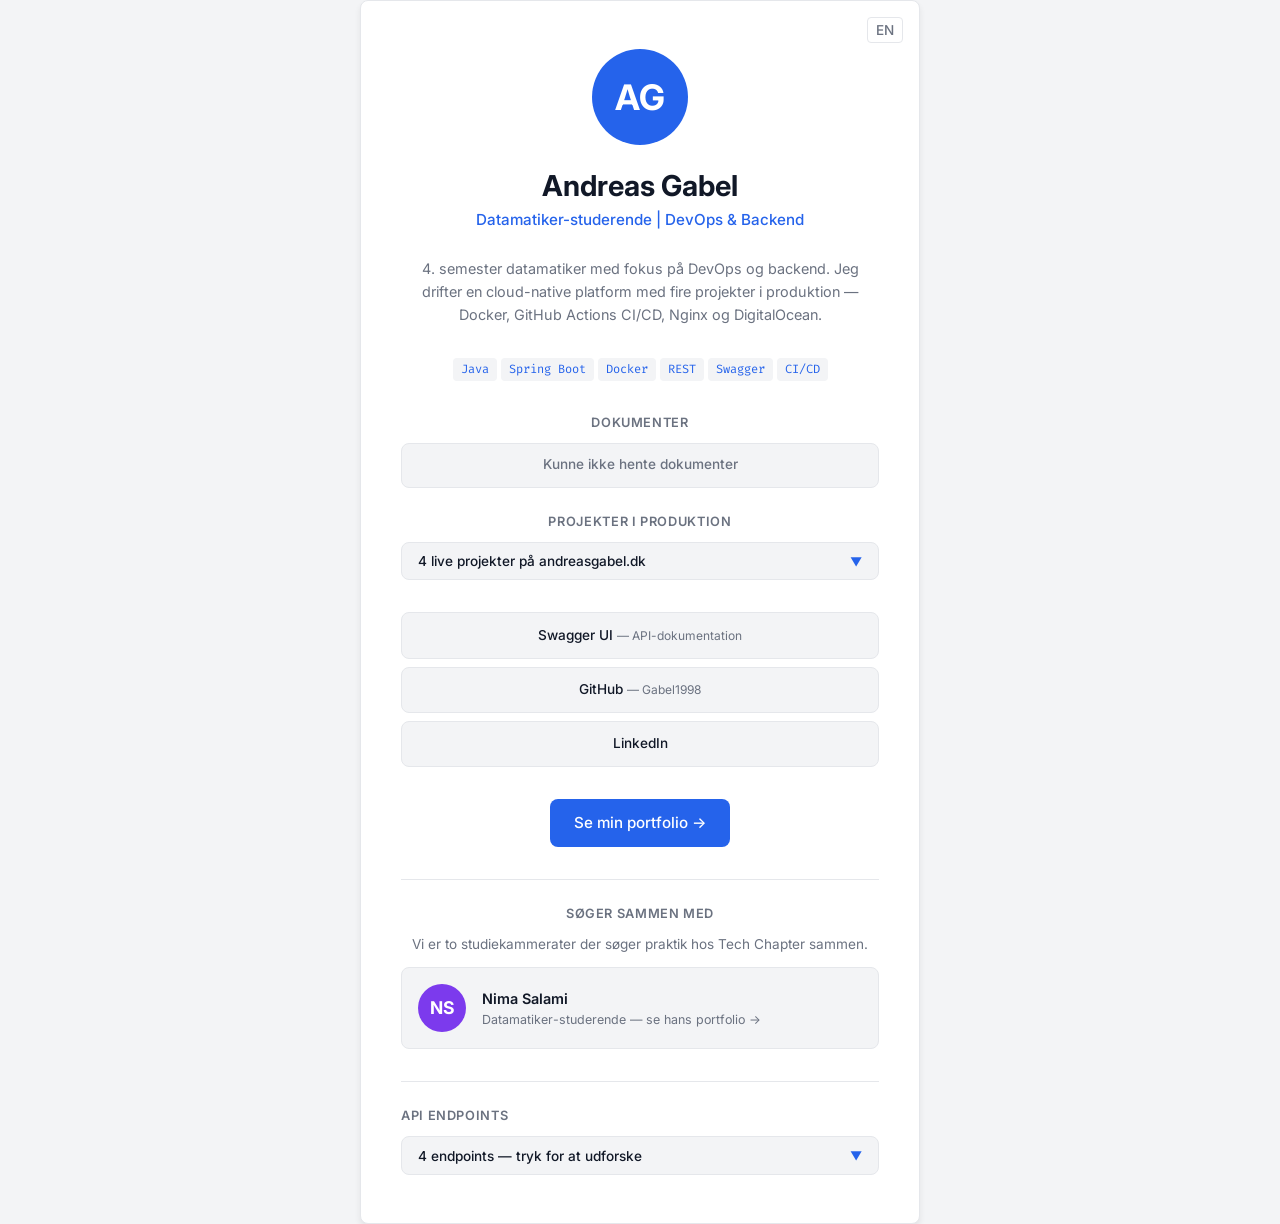
==== commit d4f3d29b: "wire up endpoint explorer in HTML, app.js and i18n" ====
--- a/src/main/resources/static/index.html
+++ b/src/main/resources/static/index.html
@@ -8,377 +8,16 @@
     <link rel="preconnect" href="https://fonts.googleapis.com">
     <link rel="preconnect" href="https://fonts.gstatic.com" crossorigin>
     <link href="https://fonts.googleapis.com/css2?family=Inter:wght@400;500;600;700&family=Fira+Code:wght@400;500&display=swap" rel="stylesheet">
-    <style>
-        *, *::before, *::after { margin: 0; padding: 0; box-sizing: border-box; }
-
-        body {
-            font-family: 'Inter', system-ui, -apple-system, sans-serif;
-            font-size: 1rem;
-            line-height: 1.6;
-            color: #111827;
-            background-color: #F3F4F6;
-            min-height: 100vh;
-            display: flex;
-            align-items: center;
-            justify-content: center;
-            -webkit-font-smoothing: antialiased;
-            -moz-osx-font-smoothing: grayscale;
-        }
-
-        .card {
-            max-width: 560px;
-            width: 90%;
-            background: #FFFFFF;
-            border: 1px solid #E5E7EB;
-            border-radius: 0.5rem;
-            padding: 3rem 2.5rem;
-            text-align: center;
-            box-shadow: 0 4px 6px rgba(0, 0, 0, 0.07);
-            position: relative;
-        }
-
-        /* Language toggle */
-        .lang-toggle {
-            position: absolute;
-            top: 1rem;
-            right: 1rem;
-            font-family: inherit;
-            font-size: 0.85rem;
-            font-weight: 500;
-            background: none;
-            border: 1px solid #E5E7EB;
-            border-radius: 0.25rem;
-            padding: 0.25rem 0.5rem;
-            cursor: pointer;
-            color: #6B7280;
-            transition: color 0.2s, border-color 0.2s;
-        }
-
-        .lang-toggle:hover {
-            color: #2563EB;
-            border-color: #2563EB;
-        }
-
-        .avatar {
-            width: 96px;
-            height: 96px;
-            border-radius: 50%;
-            background: #2563EB;
-            display: flex;
-            align-items: center;
-            justify-content: center;
-            font-size: 2.2rem;
-            font-weight: 700;
-            color: #fff;
-            margin: 0 auto 1.5rem;
-        }
-
-        h1 {
-            font-size: 1.8rem;
-            font-weight: 700;
-            color: #111827;
-            margin-bottom: 0.3rem;
-            line-height: 1.2;
-        }
-
-        .title {
-            color: #2563EB;
-            font-size: 0.95rem;
-            font-weight: 500;
-            margin-bottom: 1.5rem;
-        }
-
-        .bio {
-            color: #6B7280;
-            font-size: 0.9rem;
-            line-height: 1.6;
-            margin-bottom: 2rem;
-        }
-
-        .tech-tags {
-            display: flex;
-            flex-wrap: wrap;
-            justify-content: center;
-            gap: 0.25rem;
-            margin-bottom: 2rem;
-        }
-
-        .tech-tag {
-            font-family: 'Fira Code', ui-monospace, monospace;
-            font-size: 0.75rem;
-            padding: 2px 0.5rem;
-            background: #F3F4F6;
-            border-radius: 0.25rem;
-            color: #2563EB;
-        }
-
-        .section-label {
-            font-size: 0.8rem;
-            text-transform: uppercase;
-            letter-spacing: 0.05em;
-            color: #6B7280;
-            font-weight: 600;
-            margin-bottom: 0.6rem;
-        }
-
-        .documents { margin-bottom: 1.5rem; }
-
-        .doc-list {
-            display: flex;
-            flex-direction: column;
-            gap: 0.4rem;
-        }
-
-        .doc-btn {
-            display: flex;
-            align-items: center;
-            justify-content: space-between;
-            width: 100%;
-            padding: 0.65rem 1rem;
-            background: #F3F4F6;
-            border: 1px solid #E5E7EB;
-            border-radius: 0.5rem;
-            color: #111827;
-            font-family: inherit;
-            font-size: 0.85rem;
-            font-weight: 500;
-            cursor: pointer;
-            transition: border-color 0.2s, box-shadow 0.2s, transform 0.2s;
-        }
-
-        .doc-btn:hover {
-            border-color: #2563EB;
-            box-shadow: 0 4px 6px rgba(0, 0, 0, 0.07);
-            transform: translateY(-2px);
-        }
-
-        .doc-btn-arrow { color: #2563EB; font-size: 0.9rem; }
-
-        .projects { margin-bottom: 2rem; }
-
-        .projects-toggle {
-            display: flex;
-            align-items: center;
-            justify-content: space-between;
-            width: 100%;
-            padding: 0.65rem 1rem;
-            background: #F3F4F6;
-            border: 1px solid #E5E7EB;
-            border-radius: 0.5rem;
-            color: #111827;
-            font-family: inherit;
-            font-size: 0.85rem;
-            font-weight: 500;
-            cursor: pointer;
-            transition: border-color 0.2s, box-shadow 0.2s;
-        }
-
-        .projects-toggle:hover {
-            border-color: #2563EB;
-            box-shadow: 0 4px 6px rgba(0, 0, 0, 0.07);
-        }
-
-        .projects-toggle.open {
-            border-radius: 0.5rem 0.5rem 0 0;
-            border-bottom-color: transparent;
-        }
-
-        .chevron { color: #2563EB; font-size: 0.75rem; transition: transform 0.2s; }
-        .projects-toggle.open .chevron { transform: rotate(180deg); }
-
-        .projects-panel {
-            display: none;
-            border: 1px solid #E5E7EB;
-            border-top: none;
-            border-radius: 0 0 0.5rem 0.5rem;
-            overflow: hidden;
-        }
-
-        .projects-panel.open { display: block; }
-
-        .project-item {
-            display: flex;
-            align-items: flex-start;
-            gap: 0.75rem;
-            padding: 0.75rem 1rem;
-            border-bottom: 1px solid #E5E7EB;
-            text-align: left;
-            text-decoration: none;
-            color: inherit;
-            transition: background 0.15s;
-        }
-
-        .project-item:last-child { border-bottom: none; }
-        .project-item:hover { background: #F9FAFB; }
-
-        .project-icon {
-            width: 32px; height: 32px; border-radius: 0.25rem;
-            display: flex; align-items: center; justify-content: center;
-            font-size: 0.85rem; font-weight: 700; color: #fff;
-            flex-shrink: 0; margin-top: 2px;
-        }
-
-        .project-details { flex: 1; min-width: 0; }
-        .project-name { font-weight: 600; font-size: 0.85rem; color: #111827; }
-        .project-desc { font-size: 0.78rem; color: #6B7280; line-height: 1.4; margin-top: 1px; }
-
-        .project-stack { display: flex; flex-wrap: wrap; gap: 0.2rem; margin-top: 0.3rem; }
-        .project-stack-tag {
-            font-family: 'Fira Code', ui-monospace, monospace;
-            font-size: 0.65rem; padding: 1px 0.35rem;
-            background: #EEF2FF; border-radius: 0.2rem; color: #4338CA;
-        }
-
-        .links { display: flex; flex-direction: column; gap: 0.5rem; margin-bottom: 2rem; }
-
-        .links a {
-            display: block; padding: 0.7rem 1rem;
-            background: #F3F4F6; border: 1px solid #E5E7EB; border-radius: 0.5rem;
-            color: #111827; text-decoration: none; font-size: 0.85rem; font-weight: 500;
-            transition: border-color 0.2s, box-shadow 0.2s, transform 0.2s;
-        }
-
-        .links a:hover {
-            border-color: #2563EB;
-            box-shadow: 0 4px 6px rgba(0, 0, 0, 0.07);
-            transform: translateY(-2px);
-        }
-
-        .links a span { color: #6B7280; font-size: 0.75rem; font-weight: 400; }
-
-        .cta {
-            display: inline-flex; align-items: center; gap: 0.5rem;
-            padding: 0.75rem 1.5rem; background: #2563EB; color: #fff;
-            text-decoration: none; border-radius: 0.5rem; font-weight: 500; font-size: 0.95rem;
-            transition: background-color 0.2s, box-shadow 0.2s;
-        }
-
-        .cta:hover { background: #1d4ed8; box-shadow: 0 4px 6px rgba(0, 0, 0, 0.07); }
-
-        .partner {
-            margin-top: 2rem; padding-top: 1.5rem;
-            border-top: 1px solid #E5E7EB; text-align: center;
-        }
-
-        .partner p { color: #6B7280; font-size: 0.85rem; margin-bottom: 0.8rem; line-height: 1.5; }
-
-        .partner-card {
-            display: flex; align-items: center; gap: 1rem; padding: 1rem;
-            background: #F3F4F6; border: 1px solid #E5E7EB; border-radius: 0.5rem;
-            text-decoration: none; color: #111827;
-            transition: border-color 0.2s, box-shadow 0.2s, transform 0.2s;
-        }
-
-        .partner-card:hover {
-            border-color: #2563EB;
-            box-shadow: 0 4px 6px rgba(0, 0, 0, 0.07);
-            transform: translateY(-2px);
-        }
-
-        .partner-avatar {
-            width: 48px; height: 48px; border-radius: 50%; background: #7C3AED;
-            display: flex; align-items: center; justify-content: center;
-            font-size: 1.1rem; font-weight: 700; color: #fff; flex-shrink: 0;
-        }
-
-        .partner-info { text-align: left; }
-        .partner-name { font-weight: 600; font-size: 0.9rem; }
-        .partner-desc { color: #6B7280; font-size: 0.78rem; }
-
-        .endpoints {
-            margin-top: 2rem; padding-top: 1.5rem;
-            border-top: 1px solid #E5E7EB; text-align: left;
-        }
-
-        .endpoint {
-            font-family: 'Fira Code', ui-monospace, monospace;
-            font-size: 0.78rem; color: #6B7280; padding: 0.35rem 0;
-        }
-
-        .endpoint code { color: #2563EB; font-weight: 500; }
-
-        .modal-overlay {
-            display: none; position: fixed; inset: 0;
-            background: rgba(0, 0, 0, 0.5); z-index: 1000;
-            align-items: center; justify-content: center; padding: 1rem;
-        }
-
-        .modal-overlay.open { display: flex; }
-
-        .modal {
-            background: #FFFFFF; border-radius: 0.5rem;
-            max-width: 640px; width: 100%; max-height: 80vh;
-            display: flex; flex-direction: column;
-            box-shadow: 0 10px 15px rgba(0, 0, 0, 0.1);
-            animation: modalIn 0.2s ease-out;
-        }
-
-        @keyframes modalIn {
-            from { opacity: 0; transform: translateY(16px) scale(0.97); }
-            to { opacity: 1; transform: translateY(0) scale(1); }
-        }
-
-        .modal-header {
-            display: flex; align-items: center; justify-content: space-between;
-            padding: 1.25rem 1.5rem; border-bottom: 1px solid #E5E7EB;
-        }
-
-        .modal-header h3 { font-size: 1.1rem; font-weight: 600; color: #111827; }
-
-        .modal-close {
-            background: none; border: none; font-size: 1.5rem; color: #6B7280;
-            cursor: pointer; padding: 0.25rem; line-height: 1; transition: color 0.15s;
-        }
-
-        .modal-close:hover { color: #111827; }
-
-        .modal-body {
-            padding: 1.5rem; overflow-y: auto; color: #374151;
-            font-size: 0.9rem; line-height: 1.7;
-        }
-
-        .modal-body .loading { text-align: center; color: #6B7280; padding: 2rem 0; }
-
-        .exit-banner {
-            display: none; position: fixed; top: 0; left: 0; right: 0;
-            background: #2563EB; color: #fff; padding: 1rem 1.5rem;
-            z-index: 2000; text-align: center;
-            animation: slideDown 0.3s ease-out;
-            box-shadow: 0 4px 12px rgba(37, 99, 235, 0.3);
-        }
-
-        .exit-banner.show { display: block; }
-
-        @keyframes slideDown {
-            from { transform: translateY(-100%); }
-            to { transform: translateY(0); }
-        }
-
-        .exit-banner p { font-size: 0.95rem; font-weight: 500; margin-bottom: 0.6rem; }
-
-        .exit-banner a {
-            display: inline-block; padding: 0.5rem 1.25rem;
-            background: #fff; color: #2563EB; border-radius: 0.5rem;
-            text-decoration: none; font-weight: 600; font-size: 0.85rem;
-            transition: background 0.15s;
-        }
-
-        .exit-banner a:hover { background: #EEF2FF; }
-
-        .exit-banner-close {
-            position: absolute; top: 0.5rem; right: 0.75rem;
-            background: none; border: none; color: rgba(255, 255, 255, 0.7);
-            font-size: 1.3rem; cursor: pointer; line-height: 1;
-        }
-
-        .exit-banner-close:hover { color: #fff; }
-
-        @media (max-width: 480px) {
-            .card { padding: 2rem 1.5rem; }
-            h1 { font-size: 1.5rem; }
-            .modal { max-height: 90vh; }
-        }
-    </style>
+    <link rel="stylesheet" href="css/variables.css">
+    <link rel="stylesheet" href="css/base.css">
+    <link rel="stylesheet" href="css/card.css">
+    <link rel="stylesheet" href="css/documents.css">
+    <link rel="stylesheet" href="css/projects.css">
+    <link rel="stylesheet" href="css/links.css">
+    <link rel="stylesheet" href="css/partner.css">
+    <link rel="stylesheet" href="css/endpoints.css">
+    <link rel="stylesheet" href="css/modal.css">
+    <link rel="stylesheet" href="css/exit-banner.css">
 </head>
 <body>
     <div class="card">
@@ -469,8 +108,7 @@
         </div>
 
         <div class="links">
-            <a href="/swagger-ui.html">Swagger UI <span data-i18n="link_swagger">— API-dokumentation</span></a>
-            <a href="/talent">GET /talent <span data-i18n="link_talent">— JSON-data om mig</span></a>
+            <a href="swagger-ui.html">Swagger UI <span data-i18n="link_swagger">— API-dokumentation</span></a>
             <a href="https://github.com/Gabel1998" target="_blank" rel="noopener">GitHub <span>— Gabel1998</span></a>
             <a href="https://www.linkedin.com/in/andreas-s%C3%B8gaard-gabel-758991133" target="_blank" rel="noopener">LinkedIn</a>
         </div>
@@ -493,10 +131,28 @@
 
         <div class="endpoints">
             <h2 class="section-label">API Endpoints</h2>
-            <div class="endpoint"><code>GET</code> /talent</div>
-            <div class="endpoint"><code>GET</code> /talent/{id}</div>
-            <div class="endpoint"><code>GET</code> /talent/{id}/documents</div>
-            <div class="endpoint"><code>GET</code> /talent/{id}/documents/{documentId}</div>
+            <button class="endpoints-toggle" id="endpoints-toggle">
+                <span data-i18n="endpoints_toggle">4 endpoints — tryk for at udforske</span>
+                <span class="chevron">&#9660;</span>
+            </button>
+            <div class="endpoints-panel" id="endpoints-panel">
+                <button class="endpoint-btn" data-path="talent">
+                    <code>GET</code> /talent
+                    <span class="doc-btn-arrow">&#8594;</span>
+                </button>
+                <button class="endpoint-btn" data-path="talent/{id}">
+                    <code>GET</code> /talent/{id}
+                    <span class="doc-btn-arrow">&#8594;</span>
+                </button>
+                <button class="endpoint-btn" data-path="talent/{id}/documents">
+                    <code>GET</code> /talent/{id}/documents
+                    <span class="doc-btn-arrow">&#8594;</span>
+                </button>
+                <button class="endpoint-btn" data-path="talent/{id}/documents/{documentId}">
+                    <code>GET</code> /talent/{id}/documents/{documentId}
+                    <span class="doc-btn-arrow">&#8594;</span>
+                </button>
+            </div>
         </div>
     </div>
 
@@ -518,164 +174,6 @@
         </div>
     </div>
 
-    <script>
-        // ── i18n ──
-        const TRANSLATIONS = {
-            da: {
-                title: 'Datamatiker-studerende | DevOps & Backend',
-                bio: '4. semester datamatiker med fokus på DevOps og backend. Jeg drifter en cloud-native platform med fire projekter i produktion — Docker, GitHub Actions CI/CD, Nginx og DigitalOcean.',
-                docs_label: 'Dokumenter',
-                projects_label: 'Projekter i produktion',
-                projects_toggle: '4 live projekter på andreasgabel.dk',
-                project_portfolio: 'Multi-projekt platform med Nginx reverse proxy, CI/CD pipeline-visualisering og infrastruktur-dashboard.',
-                project_raidfines: 'WoW raid-bødesystem med OAuth2 login via Discord og GitHub.',
-                project_webcrawler: 'Konfigurerbar crawler med D3.js netværksvisualisering og AI-indholdsanalyse.',
-                project_beskyttelsesrum: 'Interaktivt kort over danske beskyttelsesrum med kapacitetsrapporter.',
-                link_swagger: '— API-dokumentation',
-                link_talent: '— JSON-data om mig',
-                cta: 'Se min portfolio \u2192',
-                partner_label: 'Søger sammen med',
-                partner_desc: 'Vi er to studiekammerater der søger praktik hos Tech Chapter sammen.',
-                partner_nima: 'Datamatiker-studerende — se hans portfolio \u2192',
-                exit_text: 'Går du allerede? Se hvad jeg har bygget!',
-                exit_cta: 'Besøg andreasgabel.dk \u2192',
-                loading: 'Henter...',
-                load_error: 'Kunne ikke hente dokumenter'
-            },
-            en: {
-                title: 'CS Student | DevOps & Backend',
-                bio: '4th semester Computer Science student focused on DevOps and backend development. I run a cloud-native platform with four projects in production — Docker, GitHub Actions CI/CD, Nginx and DigitalOcean.',
-                docs_label: 'Documents',
-                projects_label: 'Projects in production',
-                projects_toggle: '4 live projects on andreasgabel.dk',
-                project_portfolio: 'Multi-project platform with Nginx reverse proxy, CI/CD pipeline visualization and infrastructure dashboard.',
-                project_raidfines: 'WoW raid fine system with OAuth2 login via Discord and GitHub.',
-                project_webcrawler: 'Configurable crawler with D3.js network visualization and AI content analysis.',
-                project_beskyttelsesrum: 'Interactive map of Danish shelters with capacity reports.',
-                link_swagger: '— API documentation',
-                link_talent: '— JSON data about me',
-                cta: 'See my portfolio \u2192',
-                partner_label: 'Applying together with',
-                partner_desc: 'We are two classmates applying for an internship at Tech Chapter together.',
-                partner_nima: 'CS student — see his portfolio \u2192',
-                exit_text: 'Leaving already? Check out what I\'ve built!',
-                exit_cta: 'Visit andreasgabel.dk \u2192',
-                loading: 'Loading...',
-                load_error: 'Could not load documents'
-            }
-        };
-
-        let currentLang = localStorage.getItem('talent-api-lang') || 'da';
-
-        function setLang(lang) {
-            currentLang = lang;
-            localStorage.setItem('talent-api-lang', lang);
-            document.documentElement.lang = lang;
-            document.getElementById('lang-toggle').textContent = lang === 'da' ? 'EN' : 'DA';
-
-            const t = TRANSLATIONS[lang];
-            document.querySelectorAll('[data-i18n]').forEach(el => {
-                const key = el.dataset.i18n;
-                if (t[key]) el.textContent = t[key];
-            });
-        }
-
-        document.getElementById('lang-toggle').addEventListener('click', () => {
-            setLang(currentLang === 'da' ? 'en' : 'da');
-        });
-
-        // Apply saved language on load
-        if (currentLang !== 'da') setLang(currentLang);
-
-        // ── Modal ──
-        const overlay = document.getElementById('modal-overlay');
-        const modalTitle = document.getElementById('modal-title');
-        const modalBody = document.getElementById('modal-body');
-        const modalClose = document.getElementById('modal-close');
-
-        let talentId = null;
-
-        const DOC_IDS = ['doc-0001-0000-0000-000000000001', 'doc-0002-0000-0000-000000000002'];
-
-        modalClose.addEventListener('click', () => overlay.classList.remove('open'));
-        overlay.addEventListener('click', (e) => {
-            if (e.target === overlay) overlay.classList.remove('open');
-        });
-        document.addEventListener('keydown', (e) => {
-            if (e.key === 'Escape') overlay.classList.remove('open');
-        });
-
-        // ── Projects accordion ──
-        const toggle = document.getElementById('projects-toggle');
-        const panel = document.getElementById('projects-panel');
-        toggle.addEventListener('click', () => {
-            toggle.classList.toggle('open');
-            panel.classList.toggle('open');
-        });
-
-        // ── Load documents ──
-        async function init() {
-            try {
-                const talents = await fetch('/talent').then(r => r.json());
-                if (!talents.length) return;
-
-                talentId = talents[0].id;
-                const docs = await fetch(`/talent/${talentId}/documents`).then(r => r.json());
-
-                const list = document.getElementById('doc-list');
-                list.innerHTML = '';
-
-                docs.filter(d => DOC_IDS.includes(d.id)).forEach(doc => {
-                    const btn = document.createElement('button');
-                    btn.className = 'doc-btn';
-                    btn.innerHTML = `${doc.name} <span class="doc-btn-arrow">\u2192</span>`;
-                    btn.addEventListener('click', () => openDocument(doc.id, doc.name));
-                    list.appendChild(btn);
-                });
-            } catch {
-                const t = TRANSLATIONS[currentLang];
-                document.getElementById('doc-list').innerHTML =
-                    `<div class="doc-btn" style="justify-content:center;color:#6B7280;cursor:default;">${t.load_error}</div>`;
-            }
-        }
-
-        async function openDocument(docId, name) {
-            modalTitle.textContent = name;
-            modalBody.innerHTML = `<div class="loading">${TRANSLATIONS[currentLang].loading}</div>`;
-            overlay.classList.add('open');
-
-            try {
-                const doc = await fetch(`/talent/${talentId}/documents/${docId}`).then(r => r.json());
-                modalBody.textContent = doc.content;
-            } catch {
-                modalBody.textContent = TRANSLATIONS[currentLang].load_error;
-            }
-        }
-
-        init();
-
-        // ── Exit intent ──
-        let exitDismissed = false;
-        const exitBanner = document.getElementById('exit-banner');
-        const exitClose = document.getElementById('exit-banner-close');
-
-        document.addEventListener('mouseout', (e) => {
-            if (exitDismissed) return;
-            if (e.relatedTarget === null && e.clientY <= 5) {
-                exitBanner.classList.add('show');
-            }
-        });
-
-        document.addEventListener('mouseenter', () => {
-            if (!exitDismissed) {
-                exitBanner.classList.remove('show');
-            }
-        });
-
-        exitClose.addEventListener('click', () => {
-            exitDismissed = true;
-            exitBanner.classList.remove('show');
-        });
-    </script>
+    <script type="module" src="js/app.js"></script>
 </body>
 </html>
--- a/src/main/resources/static/css/variables.css
+++ b/src/main/resources/static/css/variables.css
@@ -0,0 +1,23 @@
+:root {
+    --color-accent: #2563EB;
+    --color-accent-hover: #1d4ed8;
+    --color-bg: #FFFFFF;
+    --color-surface: #F3F4F6;
+    --color-page-bg: #F3F4F6;
+    --color-text: #111827;
+    --color-text-secondary: #6B7280;
+    --color-text-muted: #374151;
+    --color-border: #E5E7EB;
+    --color-tag-bg: #EEF2FF;
+    --color-tag-text: #4338CA;
+    --color-partner: #7C3AED;
+
+    --font-primary: 'Inter', system-ui, -apple-system, sans-serif;
+    --font-mono: 'Fira Code', ui-monospace, monospace;
+
+    --radius-sm: 0.25rem;
+    --radius-md: 0.5rem;
+
+    --shadow-sm: 0 4px 6px rgba(0, 0, 0, 0.07);
+    --shadow-lg: 0 10px 15px rgba(0, 0, 0, 0.1);
+}
--- a/src/main/resources/static/css/base.css
+++ b/src/main/resources/static/css/base.css
@@ -0,0 +1,21 @@
+*, *::before, *::after { margin: 0; padding: 0; box-sizing: border-box; }
+
+body {
+    font-family: var(--font-primary);
+    font-size: 1rem;
+    line-height: 1.6;
+    color: var(--color-text);
+    background-color: var(--color-page-bg);
+    min-height: 100vh;
+    display: flex;
+    align-items: center;
+    justify-content: center;
+    -webkit-font-smoothing: antialiased;
+    -moz-osx-font-smoothing: grayscale;
+}
+
+@media (max-width: 480px) {
+    .card { padding: 2rem 1.5rem; }
+    h1 { font-size: 1.5rem; }
+    .modal { max-height: 90vh; }
+}
--- a/src/main/resources/static/css/card.css
+++ b/src/main/resources/static/css/card.css
@@ -0,0 +1,94 @@
+.card {
+    max-width: 560px;
+    width: 90%;
+    background: var(--color-bg);
+    border: 1px solid var(--color-border);
+    border-radius: var(--radius-md);
+    padding: 3rem 2.5rem;
+    text-align: center;
+    box-shadow: var(--shadow-sm);
+    position: relative;
+}
+
+.lang-toggle {
+    position: absolute;
+    top: 1rem;
+    right: 1rem;
+    font-family: inherit;
+    font-size: 0.85rem;
+    font-weight: 500;
+    background: none;
+    border: 1px solid var(--color-border);
+    border-radius: var(--radius-sm);
+    padding: 0.25rem 0.5rem;
+    cursor: pointer;
+    color: var(--color-text-secondary);
+    transition: color 0.2s, border-color 0.2s;
+}
+
+.lang-toggle:hover {
+    color: var(--color-accent);
+    border-color: var(--color-accent);
+}
+
+.avatar {
+    width: 96px;
+    height: 96px;
+    border-radius: 50%;
+    background: var(--color-accent);
+    display: flex;
+    align-items: center;
+    justify-content: center;
+    font-size: 2.2rem;
+    font-weight: 700;
+    color: #fff;
+    margin: 0 auto 1.5rem;
+}
+
+h1 {
+    font-size: 1.8rem;
+    font-weight: 700;
+    color: var(--color-text);
+    margin-bottom: 0.3rem;
+    line-height: 1.2;
+}
+
+.title {
+    color: var(--color-accent);
+    font-size: 0.95rem;
+    font-weight: 500;
+    margin-bottom: 1.5rem;
+}
+
+.bio {
+    color: var(--color-text-secondary);
+    font-size: 0.9rem;
+    line-height: 1.6;
+    margin-bottom: 2rem;
+}
+
+.tech-tags {
+    display: flex;
+    flex-wrap: wrap;
+    justify-content: center;
+    gap: 0.25rem;
+    margin-bottom: 2rem;
+}
+
+.tech-tag {
+    font-family: var(--font-mono);
+    font-size: 0.75rem;
+    padding: 2px 0.5rem;
+    background: var(--color-surface);
+    border-radius: var(--radius-sm);
+    color: var(--color-accent);
+}
+
+.section-label {
+    font-size: 0.8rem;
+    text-transform: uppercase;
+    letter-spacing: 0.05em;
+    color: var(--color-text-secondary);
+    font-weight: 600;
+    margin-bottom: 0.6rem;
+}
--- a/src/main/resources/static/css/documents.css
+++ b/src/main/resources/static/css/documents.css
@@ -0,0 +1,35 @@
+.documents { margin-bottom: 1.5rem; }
+
+.doc-list {
+    display: flex;
+    flex-direction: column;
+    gap: 0.4rem;
+}
+
+.doc-btn {
+    display: flex;
+    align-items: center;
+    justify-content: space-between;
+    width: 100%;
+    padding: 0.65rem 1rem;
+    background: var(--color-surface);
+    border: 1px solid var(--color-border);
+    border-radius: var(--radius-md);
+    color: var(--color-text);
+    font-family: inherit;
+    font-size: 0.85rem;
+    font-weight: 500;
+    cursor: pointer;
+    transition: border-color 0.2s, box-shadow 0.2s, transform 0.2s;
+}
+
+.doc-btn:hover {
+    border-color: var(--color-accent);
+    box-shadow: var(--shadow-sm);
+    transform: translateY(-2px);
+}
+
+.doc-btn-arrow {
+    color: var(--color-accent);
+    font-size: 0.9rem;
+}
--- a/src/main/resources/static/css/projects.css
+++ b/src/main/resources/static/css/projects.css
@@ -0,0 +1,90 @@
+.projects { margin-bottom: 2rem; }
+
+.projects-toggle {
+    display: flex;
+    align-items: center;
+    justify-content: space-between;
+    width: 100%;
+    padding: 0.65rem 1rem;
+    background: var(--color-surface);
+    border: 1px solid var(--color-border);
+    border-radius: var(--radius-md);
+    color: var(--color-text);
+    font-family: inherit;
+    font-size: 0.85rem;
+    font-weight: 500;
+    cursor: pointer;
+    transition: border-color 0.2s, box-shadow 0.2s;
+}
+
+.projects-toggle:hover {
+    border-color: var(--color-accent);
+    box-shadow: var(--shadow-sm);
+}
+
+.projects-toggle.open {
+    border-radius: var(--radius-md) var(--radius-md) 0 0;
+    border-bottom-color: transparent;
+}
+
+.chevron {
+    color: var(--color-accent);
+    font-size: 0.75rem;
+    transition: transform 0.2s;
+}
+
+.projects-toggle.open .chevron { transform: rotate(180deg); }
+
+.projects-panel {
+    display: none;
+    border: 1px solid var(--color-border);
+    border-top: none;
+    border-radius: 0 0 var(--radius-md) var(--radius-md);
+    overflow: hidden;
+}
+
+.projects-panel.open { display: block; }
+
+.project-item {
+    display: flex;
+    align-items: flex-start;
+    gap: 0.75rem;
+    padding: 0.75rem 1rem;
+    border-bottom: 1px solid var(--color-border);
+    text-align: left;
+    text-decoration: none;
+    color: inherit;
+    transition: background 0.15s;
+}
+
+.project-item:last-child { border-bottom: none; }
+.project-item:hover { background: #F9FAFB; }
+
+.project-icon {
+    width: 32px;
+    height: 32px;
+    border-radius: var(--radius-sm);
+    display: flex;
+    align-items: center;
+    justify-content: center;
+    font-size: 0.85rem;
+    font-weight: 700;
+    color: #fff;
+    flex-shrink: 0;
+    margin-top: 2px;
+}
+
+.project-details { flex: 1; min-width: 0; }
+.project-name { font-weight: 600; font-size: 0.85rem; color: var(--color-text); }
+.project-desc { font-size: 0.78rem; color: var(--color-text-secondary); line-height: 1.4; margin-top: 1px; }
+
+.project-stack { display: flex; flex-wrap: wrap; gap: 0.2rem; margin-top: 0.3rem; }
+
+.project-stack-tag {
+    font-family: var(--font-mono);
+    font-size: 0.65rem;
+    padding: 1px 0.35rem;
+    background: var(--color-tag-bg);
+    border-radius: 0.2rem;
+    color: var(--color-tag-text);
+}
--- a/src/main/resources/static/css/links.css
+++ b/src/main/resources/static/css/links.css
@@ -0,0 +1,50 @@
+.links {
+    display: flex;
+    flex-direction: column;
+    gap: 0.5rem;
+    margin-bottom: 2rem;
+}
+
+.links a {
+    display: block;
+    padding: 0.7rem 1rem;
+    background: var(--color-surface);
+    border: 1px solid var(--color-border);
+    border-radius: var(--radius-md);
+    color: var(--color-text);
+    text-decoration: none;
+    font-size: 0.85rem;
+    font-weight: 500;
+    transition: border-color 0.2s, box-shadow 0.2s, transform 0.2s;
+}
+
+.links a:hover {
+    border-color: var(--color-accent);
+    box-shadow: var(--shadow-sm);
+    transform: translateY(-2px);
+}
+
+.links a span {
+    color: var(--color-text-secondary);
+    font-size: 0.75rem;
+    font-weight: 400;
+}
+
+.cta {
+    display: inline-flex;
+    align-items: center;
+    gap: 0.5rem;
+    padding: 0.75rem 1.5rem;
+    background: var(--color-accent);
+    color: #fff;
+    text-decoration: none;
+    border-radius: var(--radius-md);
+    font-weight: 500;
+    font-size: 0.95rem;
+    transition: background-color 0.2s, box-shadow 0.2s;
+}
+
+.cta:hover {
+    background: var(--color-accent-hover);
+    box-shadow: var(--shadow-sm);
+}
--- a/src/main/resources/static/css/partner.css
+++ b/src/main/resources/static/css/partner.css
@@ -0,0 +1,50 @@
+.partner {
+    margin-top: 2rem;
+    padding-top: 1.5rem;
+    border-top: 1px solid var(--color-border);
+    text-align: center;
+}
+
+.partner p {
+    color: var(--color-text-secondary);
+    font-size: 0.85rem;
+    margin-bottom: 0.8rem;
+    line-height: 1.5;
+}
+
+.partner-card {
+    display: flex;
+    align-items: center;
+    gap: 1rem;
+    padding: 1rem;
+    background: var(--color-surface);
+    border: 1px solid var(--color-border);
+    border-radius: var(--radius-md);
+    text-decoration: none;
+    color: var(--color-text);
+    transition: border-color 0.2s, box-shadow 0.2s, transform 0.2s;
+}
+
+.partner-card:hover {
+    border-color: var(--color-accent);
+    box-shadow: var(--shadow-sm);
+    transform: translateY(-2px);
+}
+
+.partner-avatar {
+    width: 48px;
+    height: 48px;
+    border-radius: 50%;
+    background: var(--color-partner);
+    display: flex;
+    align-items: center;
+    justify-content: center;
+    font-size: 1.1rem;
+    font-weight: 700;
+    color: #fff;
+    flex-shrink: 0;
+}
+
+.partner-info { text-align: left; }
+.partner-name { font-weight: 600; font-size: 0.9rem; }
+.partner-desc { color: var(--color-text-secondary); font-size: 0.78rem; }
--- a/src/main/resources/static/css/endpoints.css
+++ b/src/main/resources/static/css/endpoints.css
@@ -0,0 +1,97 @@
+.endpoints {
+    margin-top: 2rem;
+    padding-top: 1.5rem;
+    border-top: 1px solid var(--color-border);
+    text-align: left;
+}
+
+.endpoints-toggle {
+    display: flex;
+    align-items: center;
+    justify-content: space-between;
+    width: 100%;
+    padding: 0.65rem 1rem;
+    background: var(--color-surface);
+    border: 1px solid var(--color-border);
+    border-radius: var(--radius-md);
+    color: var(--color-text);
+    font-family: inherit;
+    font-size: 0.85rem;
+    font-weight: 500;
+    cursor: pointer;
+    transition: border-color 0.2s, box-shadow 0.2s;
+}
+
+.endpoints-toggle:hover {
+    border-color: var(--color-accent);
+    box-shadow: var(--shadow-sm);
+}
+
+.endpoints-toggle.open {
+    border-radius: var(--radius-md) var(--radius-md) 0 0;
+    border-bottom-color: transparent;
+}
+
+.endpoints-toggle .chevron {
+    color: var(--color-accent);
+    font-size: 0.75rem;
+    transition: transform 0.2s;
+}
+
+.endpoints-toggle.open .chevron {
+    transform: rotate(180deg);
+}
+
+.endpoints-panel {
+    display: none;
+    border: 1px solid var(--color-border);
+    border-top: none;
+    border-radius: 0 0 var(--radius-md) var(--radius-md);
+    overflow: hidden;
+}
+
+.endpoints-panel.open {
+    display: block;
+}
+
+.endpoint-btn {
+    display: flex;
+    align-items: center;
+    justify-content: space-between;
+    width: 100%;
+    padding: 0.6rem 1rem;
+    background: none;
+    border: none;
+    border-bottom: 1px solid var(--color-border);
+    color: var(--color-text);
+    font-family: var(--font-mono);
+    font-size: 0.78rem;
+    cursor: pointer;
+    transition: background 0.15s;
+    text-align: left;
+}
+
+.endpoint-btn:last-child {
+    border-bottom: none;
+}
+
+.endpoint-btn:hover {
+    background: var(--color-surface);
+}
+
+.endpoint-btn code {
+    color: var(--color-accent);
+    font-weight: 600;
+    margin-right: 0.5rem;
+}
+
+.endpoint-btn .doc-btn-arrow {
+    color: var(--color-accent);
+    font-size: 0.9rem;
+    opacity: 0;
+    transition: opacity 0.15s;
+}
+
+.endpoint-btn:hover .doc-btn-arrow {
+    opacity: 1;
+}
--- a/src/main/resources/static/css/modal.css
+++ b/src/main/resources/static/css/modal.css
@@ -0,0 +1,99 @@
+.modal-overlay {
+    display: none;
+    position: fixed;
+    inset: 0;
+    background: rgba(0, 0, 0, 0.5);
+    z-index: 1000;
+    align-items: center;
+    justify-content: center;
+    padding: 1rem;
+}
+
+.modal-overlay.open { display: flex; }
+
+.modal {
+    background: var(--color-bg);
+    border-radius: var(--radius-md);
+    max-width: 640px;
+    width: 100%;
+    max-height: 80vh;
+    display: flex;
+    flex-direction: column;
+    box-shadow: var(--shadow-lg);
+    animation: modalIn 0.2s ease-out;
+}
+
+@keyframes modalIn {
+    from { opacity: 0; transform: translateY(16px) scale(0.97); }
+    to { opacity: 1; transform: translateY(0) scale(1); }
+}
+
+.modal-header {
+    display: flex;
+    align-items: center;
+    justify-content: space-between;
+    padding: 1.25rem 1.5rem;
+    border-bottom: 1px solid var(--color-border);
+}
+
+.modal-header h3 {
+    font-size: 1.1rem;
+    font-weight: 600;
+    color: var(--color-text);
+}
+
+.modal-close {
+    background: none;
+    border: none;
+    font-size: 1.5rem;
+    color: var(--color-text-secondary);
+    cursor: pointer;
+    padding: 0.25rem;
+    line-height: 1;
+    transition: color 0.15s;
+}
+
+.modal-close:hover { color: var(--color-text); }
+
+.modal-body {
+    padding: 1.5rem;
+    overflow-y: auto;
+    color: var(--color-text-muted);
+    font-size: 0.9rem;
+    line-height: 1.7;
+}
+
+.modal-body .loading {
+    text-align: center;
+    color: var(--color-text-secondary);
+    padding: 2rem 0;
+}
+
+.modal-url {
+    margin-bottom: 0.75rem;
+    padding: 0.5rem 0.75rem;
+    background: var(--color-surface);
+    border-radius: var(--radius-sm);
+    border: 1px solid var(--color-border);
+}
+
+.modal-url code {
+    font-family: var(--font-mono);
+    font-size: 0.8rem;
+    color: var(--color-accent);
+    font-weight: 500;
+}
+
+.modal-json {
+    font-family: var(--font-mono);
+    font-size: 0.75rem;
+    line-height: 1.5;
+    color: var(--color-text);
+    background: var(--color-surface);
+    border: 1px solid var(--color-border);
+    border-radius: var(--radius-sm);
+    padding: 1rem;
+    overflow-x: auto;
+    white-space: pre;
+    margin: 0;
+}
--- a/src/main/resources/static/css/exit-banner.css
+++ b/src/main/resources/static/css/exit-banner.css
@@ -0,0 +1,55 @@
+.exit-banner {
+    display: none;
+    position: fixed;
+    top: 0;
+    left: 0;
+    right: 0;
+    background: var(--color-accent);
+    color: #fff;
+    padding: 1rem 1.5rem;
+    z-index: 2000;
+    text-align: center;
+    animation: slideDown 0.3s ease-out;
+    box-shadow: 0 4px 12px rgba(37, 99, 235, 0.3);
+}
+
+.exit-banner.show { display: block; }
+
+@keyframes slideDown {
+    from { transform: translateY(-100%); }
+    to { transform: translateY(0); }
+}
+
+.exit-banner p {
+    font-size: 0.95rem;
+    font-weight: 500;
+    margin-bottom: 0.6rem;
+}
+
+.exit-banner a {
+    display: inline-block;
+    padding: 0.5rem 1.25rem;
+    background: #fff;
+    color: var(--color-accent);
+    border-radius: var(--radius-md);
+    text-decoration: none;
+    font-weight: 600;
+    font-size: 0.85rem;
+    transition: background 0.15s;
+}
+
+.exit-banner a:hover { background: var(--color-tag-bg); }
+
+.exit-banner-close {
+    position: absolute;
+    top: 0.5rem;
+    right: 0.75rem;
+    background: none;
+    border: none;
+    color: rgba(255, 255, 255, 0.7);
+    font-size: 1.3rem;
+    cursor: pointer;
+    line-height: 1;
+}
+
+.exit-banner-close:hover { color: #fff; }
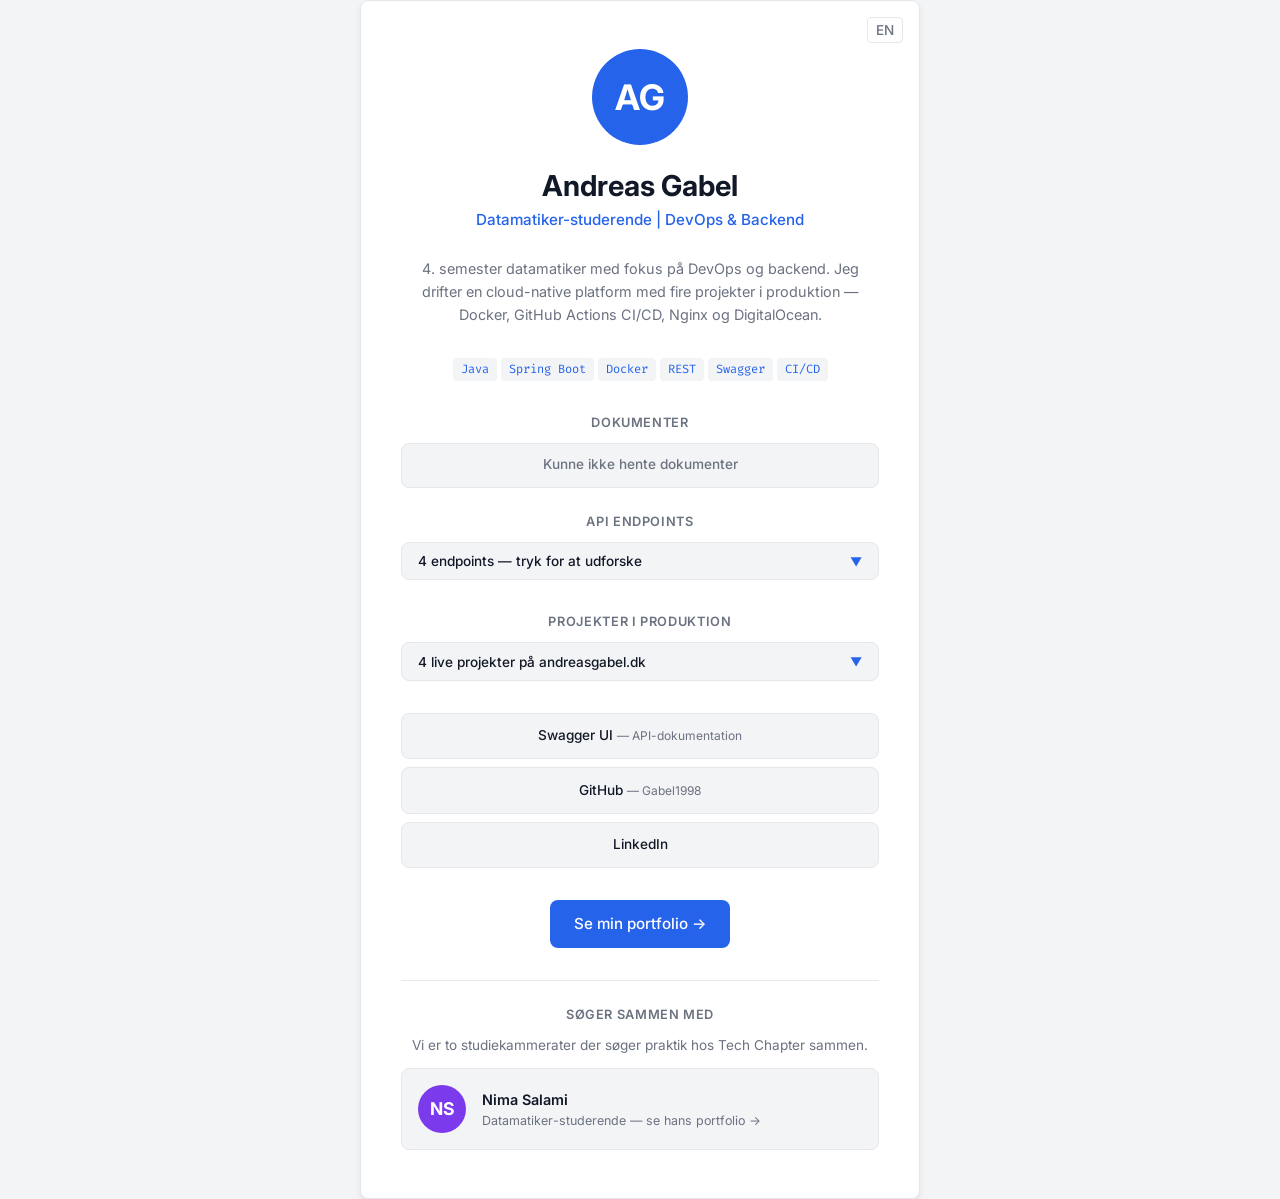
==== commit 0bf84751: "move endpoints section below documents and center title" ====
--- a/src/main/resources/static/index.html
+++ b/src/main/resources/static/index.html
@@ -48,6 +48,32 @@
             </div>
         </div>
 
+        <div class="endpoints">
+            <h2 class="section-label">API Endpoints</h2>
+            <button class="endpoints-toggle" id="endpoints-toggle">
+                <span data-i18n="endpoints_toggle">4 endpoints — tryk for at udforske</span>
+                <span class="chevron">&#9660;</span>
+            </button>
+            <div class="endpoints-panel" id="endpoints-panel">
+                <button class="endpoint-btn" data-path="talent">
+                    <code>GET</code> /talent
+                    <span class="doc-btn-arrow">&#8594;</span>
+                </button>
+                <button class="endpoint-btn" data-path="talent/{id}">
+                    <code>GET</code> /talent/{id}
+                    <span class="doc-btn-arrow">&#8594;</span>
+                </button>
+                <button class="endpoint-btn" data-path="talent/{id}/documents">
+                    <code>GET</code> /talent/{id}/documents
+                    <span class="doc-btn-arrow">&#8594;</span>
+                </button>
+                <button class="endpoint-btn" data-path="talent/{id}/documents/{documentId}">
+                    <code>GET</code> /talent/{id}/documents/{documentId}
+                    <span class="doc-btn-arrow">&#8594;</span>
+                </button>
+            </div>
+        </div>
+
         <div class="projects">
             <h2 class="section-label" data-i18n="projects_label">Projekter i produktion</h2>
             <button class="projects-toggle" id="projects-toggle">
@@ -72,11 +98,12 @@
                     <div class="project-icon" style="background:#DC2626;">R</div>
                     <div class="project-details">
                         <div class="project-name">Raid Fines</div>
-                        <div class="project-desc" data-i18n="project_raidfines">WoW raid-bødesystem med OAuth2 login via Discord og GitHub.</div>
+                        <div class="project-desc" data-i18n="project_raidfines">WoW raid-bødesystem med OAuth2 login via Battle.net og GitHub. Inkl. custom Lua addon.</div>
                         <div class="project-stack">
                             <span class="project-stack-tag">OAuth2</span>
                             <span class="project-stack-tag">JWT</span>
                             <span class="project-stack-tag">MySQL</span>
+                            <span class="project-stack-tag">Lua</span>
                         </div>
                     </div>
                 </a>
@@ -129,31 +156,6 @@
             </a>
         </div>
 
-        <div class="endpoints">
-            <h2 class="section-label">API Endpoints</h2>
-            <button class="endpoints-toggle" id="endpoints-toggle">
-                <span data-i18n="endpoints_toggle">4 endpoints — tryk for at udforske</span>
-                <span class="chevron">&#9660;</span>
-            </button>
-            <div class="endpoints-panel" id="endpoints-panel">
-                <button class="endpoint-btn" data-path="talent">
-                    <code>GET</code> /talent
-                    <span class="doc-btn-arrow">&#8594;</span>
-                </button>
-                <button class="endpoint-btn" data-path="talent/{id}">
-                    <code>GET</code> /talent/{id}
-                    <span class="doc-btn-arrow">&#8594;</span>
-                </button>
-                <button class="endpoint-btn" data-path="talent/{id}/documents">
-                    <code>GET</code> /talent/{id}/documents
-                    <span class="doc-btn-arrow">&#8594;</span>
-                </button>
-                <button class="endpoint-btn" data-path="talent/{id}/documents/{documentId}">
-                    <code>GET</code> /talent/{id}/documents/{documentId}
-                    <span class="doc-btn-arrow">&#8594;</span>
-                </button>
-            </div>
-        </div>
     </div>
 
     <!-- Exit intent banner -->
--- a/src/main/resources/static/css/endpoints.css
+++ b/src/main/resources/static/css/endpoints.css
@@ -1,8 +1,6 @@
 .endpoints {
-    margin-top: 2rem;
-    padding-top: 1.5rem;
-    border-top: 1px solid var(--color-border);
-    text-align: left;
+    margin-top: 0.5rem;
+    margin-bottom: 2rem;
 }
 
 .endpoints-toggle {
--- a/src/main/resources/static/css/modal.css
+++ b/src/main/resources/static/css/modal.css
@@ -84,6 +84,12 @@
     font-weight: 500;
 }
 
+.modal-divider {
+    height: 1px;
+    background: var(--color-border);
+    margin: 1rem 0;
+}
+
 .modal-json {
     font-family: var(--font-mono);
     font-size: 0.75rem;
@@ -94,6 +100,7 @@
     border-radius: var(--radius-sm);
     padding: 1rem;
     overflow-x: auto;
-    white-space: pre;
+    white-space: pre-wrap;
+    word-break: break-word;
     margin: 0;
 }
